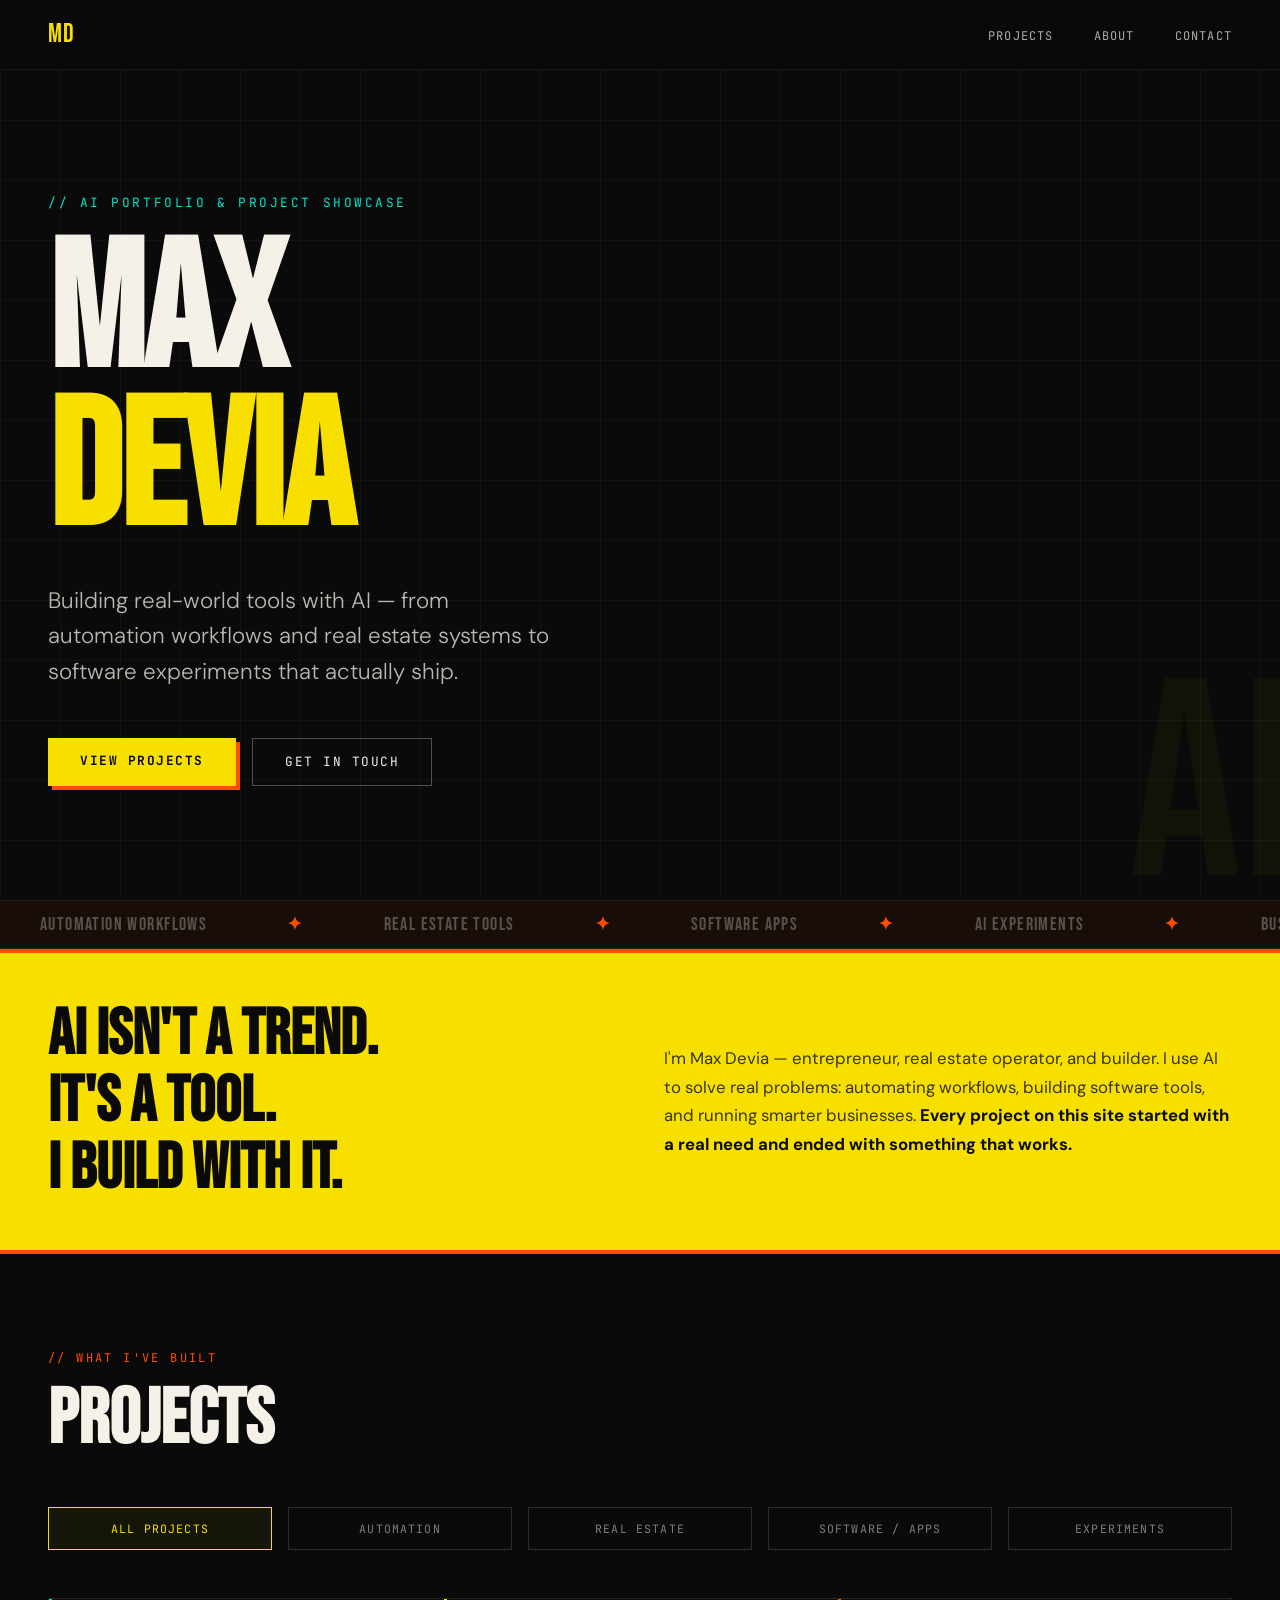
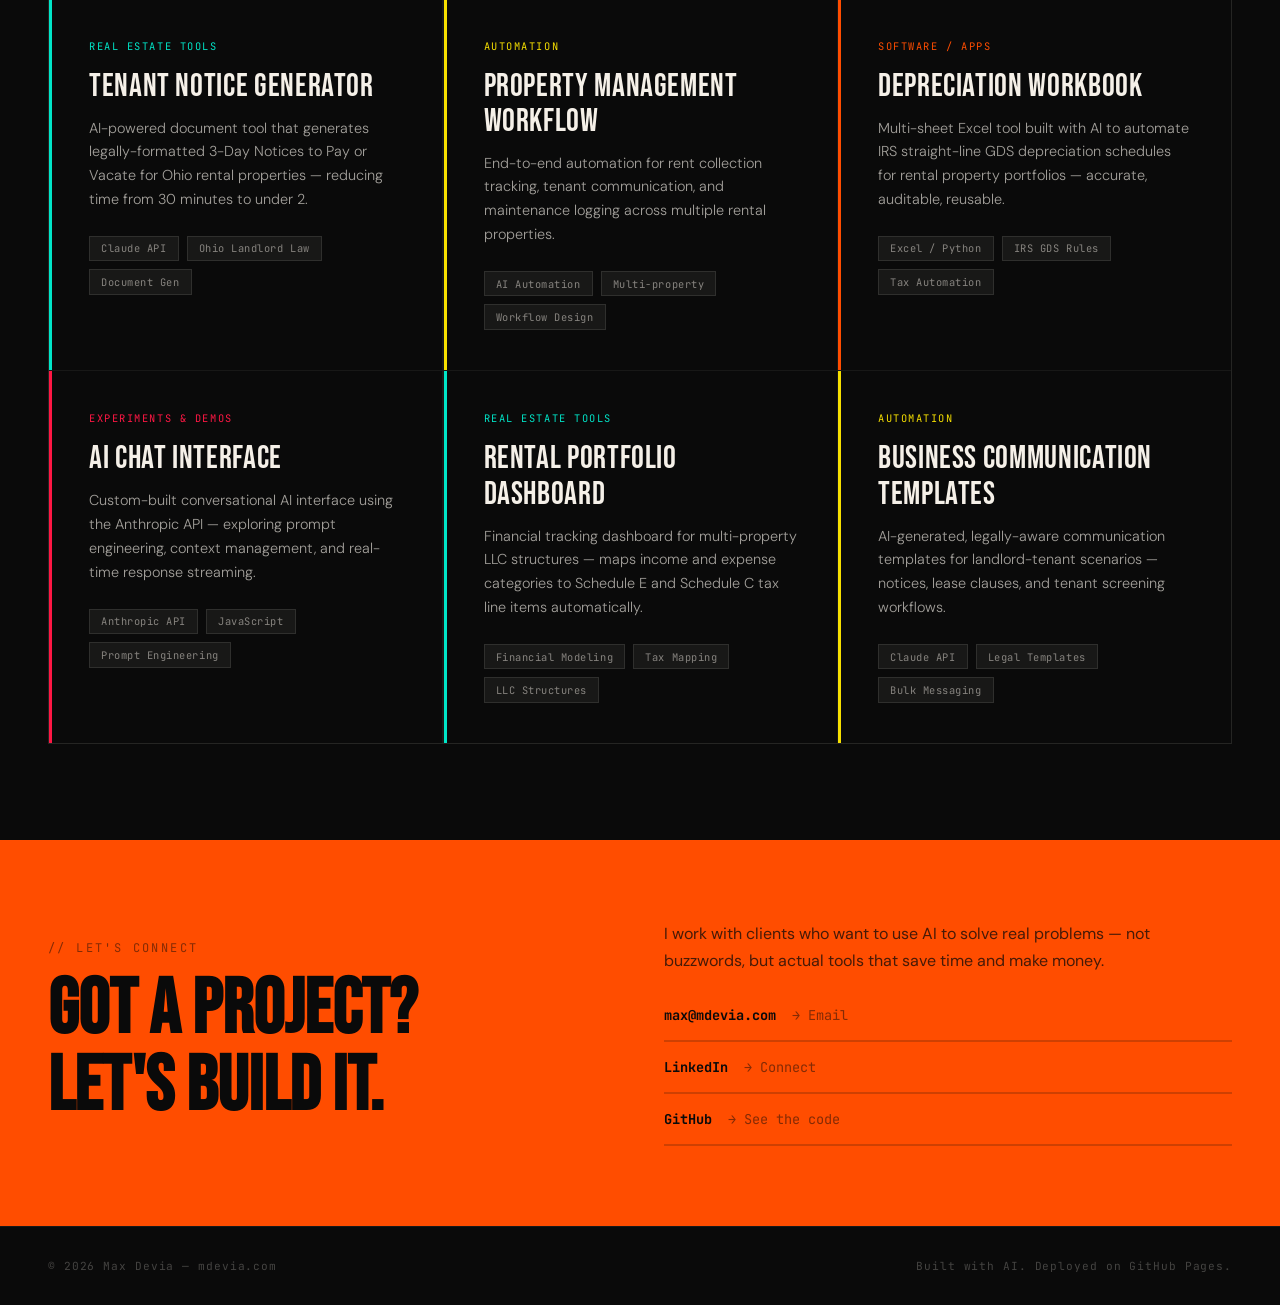
==== index.html @ 3cd2e9e3 "Add files via upload" ====
<!DOCTYPE html>
<html lang="en">
<head>
  <meta charset="UTF-8" />
  <meta name="viewport" content="width=device-width, initial-scale=1.0" />
  <title>Max Devia — AI Projects</title>
  <link rel="preconnect" href="https://fonts.googleapis.com">
  <link href="https://fonts.googleapis.com/css2?family=Bebas+Neue&family=DM+Sans:wght@300;400;500;700&family=JetBrains+Mono:wght@400;700&display=swap" rel="stylesheet">
  <style>
    :root {
      --black: #0a0a0a;
      --white: #f5f0e8;
      --yellow: #f7e000;
      --orange: #ff4d00;
      --teal: #00e5c8;
      --red: #ff1744;
      --grid: rgba(245,240,232,0.04);
    }

    *, *::before, *::after { box-sizing: border-box; margin: 0; padding: 0; }

    html { scroll-behavior: smooth; }

    body {
      background: var(--black);
      color: var(--white);
      font-family: 'DM Sans', sans-serif;
      overflow-x: hidden;
    }

    /* GRID OVERLAY */
    body::before {
      content: '';
      position: fixed;
      inset: 0;
      background-image:
        linear-gradient(var(--grid) 1px, transparent 1px),
        linear-gradient(90deg, var(--grid) 1px, transparent 1px);
      background-size: 60px 60px;
      pointer-events: none;
      z-index: 0;
    }

    /* ─── NAV ─── */
    nav {
      position: fixed;
      top: 0; left: 0; right: 0;
      z-index: 100;
      display: flex;
      justify-content: space-between;
      align-items: center;
      padding: 1.2rem 3rem;
      background: rgba(10,10,10,0.85);
      backdrop-filter: blur(12px);
      border-bottom: 1px solid rgba(245,240,232,0.08);
    }

    .nav-logo {
      font-family: 'Bebas Neue', sans-serif;
      font-size: 1.6rem;
      letter-spacing: 0.05em;
      color: var(--yellow);
    }

    .nav-links {
      display: flex;
      gap: 2.5rem;
      list-style: none;
    }

    .nav-links a {
      font-family: 'JetBrains Mono', monospace;
      font-size: 0.75rem;
      color: var(--white);
      text-decoration: none;
      letter-spacing: 0.1em;
      text-transform: uppercase;
      opacity: 0.7;
      transition: opacity 0.2s, color 0.2s;
    }

    .nav-links a:hover { opacity: 1; color: var(--yellow); }

    /* ─── HERO ─── */
    .hero {
      position: relative;
      min-height: 100vh;
      display: flex;
      flex-direction: column;
      justify-content: center;
      padding: 0 3rem;
      padding-top: 80px;
      overflow: hidden;
      z-index: 1;
    }

    .hero-eyebrow {
      font-family: 'JetBrains Mono', monospace;
      font-size: 0.8rem;
      letter-spacing: 0.2em;
      color: var(--teal);
      text-transform: uppercase;
      margin-bottom: 1.5rem;
      opacity: 0;
      animation: fadeUp 0.6s 0.2s forwards;
    }

    .hero-name {
      font-family: 'Bebas Neue', sans-serif;
      font-size: clamp(5rem, 14vw, 14rem);
      line-height: 0.88;
      letter-spacing: -0.01em;
      opacity: 0;
      animation: fadeUp 0.7s 0.35s forwards;
    }

    .hero-name span { color: var(--yellow); }

    .hero-subtitle {
      font-size: clamp(1rem, 2vw, 1.4rem);
      font-weight: 300;
      max-width: 520px;
      line-height: 1.6;
      margin-top: 2rem;
      opacity: 0;
      animation: fadeUp 0.7s 0.5s forwards;
      color: rgba(245,240,232,0.75);
    }

    .hero-cta {
      display: flex;
      gap: 1rem;
      margin-top: 3rem;
      opacity: 0;
      animation: fadeUp 0.7s 0.65s forwards;
    }

    .btn {
      font-family: 'JetBrains Mono', monospace;
      font-size: 0.8rem;
      letter-spacing: 0.12em;
      text-transform: uppercase;
      text-decoration: none;
      padding: 0.9rem 2rem;
      border: none;
      cursor: pointer;
      transition: transform 0.15s, box-shadow 0.15s;
    }

    .btn:hover { transform: translateY(-2px); }

    .btn-primary {
      background: var(--yellow);
      color: var(--black);
      font-weight: 700;
      box-shadow: 4px 4px 0 var(--orange);
    }

    .btn-primary:hover { box-shadow: 6px 6px 0 var(--orange); }

    .btn-outline {
      background: transparent;
      color: var(--white);
      border: 1px solid rgba(245,240,232,0.3);
    }

    .btn-outline:hover { border-color: var(--teal); color: var(--teal); }

    /* BIG BACKGROUND TEXT */
    .hero-bg-text {
      position: absolute;
      bottom: -2rem;
      right: -1rem;
      font-family: 'Bebas Neue', sans-serif;
      font-size: clamp(8rem, 22vw, 22rem);
      color: rgba(247,224,0,0.04);
      line-height: 1;
      pointer-events: none;
      user-select: none;
      white-space: nowrap;
    }

    /* ─── SECTION SHARED ─── */
    section {
      position: relative;
      z-index: 1;
      padding: 6rem 3rem;
    }

    .section-label {
      font-family: 'JetBrains Mono', monospace;
      font-size: 0.75rem;
      letter-spacing: 0.2em;
      text-transform: uppercase;
      color: var(--orange);
      margin-bottom: 1rem;
    }

    .section-title {
      font-family: 'Bebas Neue', sans-serif;
      font-size: clamp(3rem, 6vw, 5.5rem);
      line-height: 1;
      margin-bottom: 3rem;
    }

    /* ─── ABOUT STRIP ─── */
    .about-strip {
      background: var(--yellow);
      color: var(--black);
      padding: 3rem;
      display: grid;
      grid-template-columns: 1fr 1fr;
      gap: 3rem;
      align-items: center;
      border-top: 4px solid var(--orange);
      border-bottom: 4px solid var(--orange);
    }

    .about-strip h2 {
      font-family: 'Bebas Neue', sans-serif;
      font-size: clamp(2.5rem, 5vw, 4rem);
      line-height: 1.05;
      color: var(--black);
    }

    .about-strip p {
      font-size: 1.05rem;
      line-height: 1.7;
      font-weight: 400;
      color: rgba(10,10,10,0.8);
    }

    .about-strip strong { color: var(--black); }

    /* ─── PROJECTS GRID ─── */
    .projects-grid {
      display: grid;
      grid-template-columns: repeat(auto-fill, minmax(340px, 1fr));
      gap: 1.5px;
      background: rgba(245,240,232,0.06);
      border: 1.5px solid rgba(245,240,232,0.06);
    }

    .project-card {
      background: var(--black);
      padding: 2.5rem;
      position: relative;
      overflow: hidden;
      transition: background 0.25s;
      cursor: default;
    }

    .project-card::before {
      content: '';
      position: absolute;
      top: 0; left: 0;
      width: 3px;
      height: 100%;
      background: var(--card-accent, var(--yellow));
      transition: width 0.25s;
    }

    .project-card:hover { background: rgba(245,240,232,0.03); }
    .project-card:hover::before { width: 6px; }

    .project-tag {
      font-family: 'JetBrains Mono', monospace;
      font-size: 0.65rem;
      letter-spacing: 0.15em;
      text-transform: uppercase;
      color: var(--card-accent, var(--yellow));
      margin-bottom: 1rem;
    }

    .project-title {
      font-family: 'Bebas Neue', sans-serif;
      font-size: 2rem;
      letter-spacing: 0.02em;
      margin-bottom: 0.8rem;
      line-height: 1.1;
    }

    .project-desc {
      font-size: 0.9rem;
      line-height: 1.65;
      color: rgba(245,240,232,0.65);
      font-weight: 300;
    }

    .project-stack {
      display: flex;
      flex-wrap: wrap;
      gap: 0.5rem;
      margin-top: 1.5rem;
    }

    .stack-pill {
      font-family: 'JetBrains Mono', monospace;
      font-size: 0.65rem;
      padding: 0.3rem 0.7rem;
      background: rgba(245,240,232,0.06);
      border: 1px solid rgba(245,240,232,0.1);
      letter-spacing: 0.05em;
      color: rgba(245,240,232,0.5);
    }

    /* ─── CATEGORIES ─── */
    .categories {
      display: grid;
      grid-template-columns: repeat(auto-fill, minmax(200px, 1fr));
      gap: 1rem;
      margin-bottom: 3rem;
    }

    .cat-btn {
      font-family: 'JetBrains Mono', monospace;
      font-size: 0.72rem;
      letter-spacing: 0.1em;
      text-transform: uppercase;
      padding: 0.8rem 1.2rem;
      background: transparent;
      border: 1px solid rgba(245,240,232,0.15);
      color: rgba(245,240,232,0.5);
      cursor: pointer;
      transition: all 0.2s;
    }

    .cat-btn:hover, .cat-btn.active {
      border-color: var(--yellow);
      color: var(--yellow);
      background: rgba(247,224,0,0.05);
    }

    /* ─── CONTACT ─── */
    .contact-section {
      background: var(--orange);
      color: var(--black);
      padding: 5rem 3rem;
      display: grid;
      grid-template-columns: 1fr 1fr;
      gap: 3rem;
      align-items: center;
    }

    .contact-section h2 {
      font-family: 'Bebas Neue', sans-serif;
      font-size: clamp(3rem, 6vw, 5.5rem);
      line-height: 1;
      color: var(--black);
    }

    .contact-section p {
      font-size: 1rem;
      line-height: 1.7;
      color: rgba(10,10,10,0.75);
      margin-bottom: 2rem;
    }

    .contact-links {
      display: flex;
      flex-direction: column;
      gap: 1rem;
    }

    .contact-link {
      display: flex;
      align-items: center;
      gap: 1rem;
      font-family: 'JetBrains Mono', monospace;
      font-size: 0.85rem;
      color: var(--black);
      text-decoration: none;
      font-weight: 700;
      border-bottom: 2px solid rgba(10,10,10,0.2);
      padding-bottom: 1rem;
      transition: border-color 0.2s;
    }

    .contact-link:hover { border-color: var(--black); }

    .contact-link span { opacity: 0.5; font-weight: 400; }

    /* ─── FOOTER ─── */
    footer {
      padding: 2rem 3rem;
      display: flex;
      justify-content: space-between;
      align-items: center;
      border-top: 1px solid rgba(245,240,232,0.06);
      font-family: 'JetBrains Mono', monospace;
      font-size: 0.7rem;
      color: rgba(245,240,232,0.25);
      letter-spacing: 0.08em;
      z-index: 1;
      position: relative;
    }

    /* ─── TICKER ─── */
    .ticker-wrap {
      overflow: hidden;
      border-top: 1px solid rgba(245,240,232,0.08);
      border-bottom: 1px solid rgba(245,240,232,0.08);
      padding: 0.8rem 0;
      background: rgba(255,77,0,0.06);
      position: relative;
      z-index: 1;
    }

    .ticker {
      display: flex;
      white-space: nowrap;
      animation: ticker 22s linear infinite;
    }

    .ticker-item {
      font-family: 'Bebas Neue', sans-serif;
      font-size: 1.1rem;
      letter-spacing: 0.08em;
      color: rgba(245,240,232,0.3);
      padding: 0 2.5rem;
    }

    .ticker-item strong { color: var(--orange); }

    /* ─── ANIMATIONS ─── */
    @keyframes fadeUp {
      from { opacity: 0; transform: translateY(30px); }
      to   { opacity: 1; transform: translateY(0); }
    }

    @keyframes ticker {
      from { transform: translateX(0); }
      to   { transform: translateX(-50%); }
    }

    /* ─── RESPONSIVE ─── */
    @media (max-width: 768px) {
      nav { padding: 1rem 1.5rem; }
      .nav-links { display: none; }
      section { padding: 4rem 1.5rem; }
      .hero { padding: 0 1.5rem; padding-top: 70px; }
      .about-strip { grid-template-columns: 1fr; padding: 2rem 1.5rem; }
      .contact-section { grid-template-columns: 1fr; padding: 3rem 1.5rem; }
      footer { padding: 1.5rem; flex-direction: column; gap: 0.5rem; text-align: center; }
    }
  </style>
</head>
<body>

  <!-- NAV -->
  <nav>
    <div class="nav-logo">MD</div>
    <ul class="nav-links">
      <li><a href="#projects">Projects</a></li>
      <li><a href="#about">About</a></li>
      <li><a href="#contact">Contact</a></li>
    </ul>
  </nav>

  <!-- HERO -->
  <section class="hero">
    <div class="hero-eyebrow">// AI Portfolio &amp; Project Showcase</div>
    <h1 class="hero-name">MAX<br><span>DEVIA</span></h1>
    <p class="hero-subtitle">Building real-world tools with AI — from automation workflows and real estate systems to software experiments that actually ship.</p>
    <div class="hero-cta">
      <a href="#projects" class="btn btn-primary">View Projects</a>
      <a href="#contact" class="btn btn-outline">Get In Touch</a>
    </div>
    <div class="hero-bg-text">AI</div>
  </section>

  <!-- TICKER -->
  <div class="ticker-wrap">
    <div class="ticker">
      <span class="ticker-item">Automation Workflows</span>
      <span class="ticker-item"><strong>✦</strong></span>
      <span class="ticker-item">Real Estate Tools</span>
      <span class="ticker-item"><strong>✦</strong></span>
      <span class="ticker-item">Software Apps</span>
      <span class="ticker-item"><strong>✦</strong></span>
      <span class="ticker-item">AI Experiments</span>
      <span class="ticker-item"><strong>✦</strong></span>
      <span class="ticker-item">Business Demos</span>
      <span class="ticker-item"><strong>✦</strong></span>
      <!-- duplicate for seamless loop -->
      <span class="ticker-item">Automation Workflows</span>
      <span class="ticker-item"><strong>✦</strong></span>
      <span class="ticker-item">Real Estate Tools</span>
      <span class="ticker-item"><strong>✦</strong></span>
      <span class="ticker-item">Software Apps</span>
      <span class="ticker-item"><strong>✦</strong></span>
      <span class="ticker-item">AI Experiments</span>
      <span class="ticker-item"><strong>✦</strong></span>
      <span class="ticker-item">Business Demos</span>
      <span class="ticker-item"><strong>✦</strong></span>
    </div>
  </div>

  <!-- ABOUT -->
  <div class="about-strip" id="about">
    <h2>AI isn't a trend.<br>It's a tool.<br>I build with it.</h2>
    <p>I'm Max Devia — entrepreneur, real estate operator, and builder. I use AI to solve real problems: automating workflows, building software tools, and running smarter businesses. <strong>Every project on this site started with a real need and ended with something that works.</strong></p>
  </div>

  <!-- PROJECTS -->
  <section id="projects">
    <div class="section-label">// What I've Built</div>
    <h2 class="section-title">Projects</h2>

    <div class="categories">
      <button class="cat-btn active" onclick="filterProjects('all', this)">All Projects</button>
      <button class="cat-btn" onclick="filterProjects('automation', this)">Automation</button>
      <button class="cat-btn" onclick="filterProjects('real-estate', this)">Real Estate</button>
      <button class="cat-btn" onclick="filterProjects('software', this)">Software / Apps</button>
      <button class="cat-btn" onclick="filterProjects('experiment', this)">Experiments</button>
    </div>

    <div class="projects-grid" id="projects-grid">

      <div class="project-card" data-cat="real-estate" style="--card-accent: #00e5c8">
        <div class="project-tag">Real Estate Tools</div>
        <div class="project-title">Tenant Notice Generator</div>
        <p class="project-desc">AI-powered document tool that generates legally-formatted 3-Day Notices to Pay or Vacate for Ohio rental properties — reducing time from 30 minutes to under 2.</p>
        <div class="project-stack">
          <span class="stack-pill">Claude API</span>
          <span class="stack-pill">Ohio Landlord Law</span>
          <span class="stack-pill">Document Gen</span>
        </div>
      </div>

      <div class="project-card" data-cat="automation" style="--card-accent: #f7e000">
        <div class="project-tag">Automation</div>
        <div class="project-title">Property Management Workflow</div>
        <p class="project-desc">End-to-end automation for rent collection tracking, tenant communication, and maintenance logging across multiple rental properties.</p>
        <div class="project-stack">
          <span class="stack-pill">AI Automation</span>
          <span class="stack-pill">Multi-property</span>
          <span class="stack-pill">Workflow Design</span>
        </div>
      </div>

      <div class="project-card" data-cat="software" style="--card-accent: #ff4d00">
        <div class="project-tag">Software / Apps</div>
        <div class="project-title">Depreciation Workbook</div>
        <p class="project-desc">Multi-sheet Excel tool built with AI to automate IRS straight-line GDS depreciation schedules for rental property portfolios — accurate, auditable, reusable.</p>
        <div class="project-stack">
          <span class="stack-pill">Excel / Python</span>
          <span class="stack-pill">IRS GDS Rules</span>
          <span class="stack-pill">Tax Automation</span>
        </div>
      </div>

      <div class="project-card" data-cat="experiment" style="--card-accent: #ff1744">
        <div class="project-tag">Experiments &amp; Demos</div>
        <div class="project-title">AI Chat Interface</div>
        <p class="project-desc">Custom-built conversational AI interface using the Anthropic API — exploring prompt engineering, context management, and real-time response streaming.</p>
        <div class="project-stack">
          <span class="stack-pill">Anthropic API</span>
          <span class="stack-pill">JavaScript</span>
          <span class="stack-pill">Prompt Engineering</span>
        </div>
      </div>

      <div class="project-card" data-cat="real-estate" style="--card-accent: #00e5c8">
        <div class="project-tag">Real Estate Tools</div>
        <div class="project-title">Rental Portfolio Dashboard</div>
        <p class="project-desc">Financial tracking dashboard for multi-property LLC structures — maps income and expense categories to Schedule E and Schedule C tax line items automatically.</p>
        <div class="project-stack">
          <span class="stack-pill">Financial Modeling</span>
          <span class="stack-pill">Tax Mapping</span>
          <span class="stack-pill">LLC Structures</span>
        </div>
      </div>

      <div class="project-card" data-cat="automation" style="--card-accent: #f7e000">
        <div class="project-tag">Automation</div>
        <div class="project-title">Business Communication Templates</div>
        <p class="project-desc">AI-generated, legally-aware communication templates for landlord-tenant scenarios — notices, lease clauses, and tenant screening workflows.</p>
        <div class="project-stack">
          <span class="stack-pill">Claude API</span>
          <span class="stack-pill">Legal Templates</span>
          <span class="stack-pill">Bulk Messaging</span>
        </div>
      </div>

    </div>
  </section>

  <!-- CONTACT -->
  <div class="contact-section" id="contact">
    <div>
      <div class="section-label" style="color: rgba(10,10,10,0.5)">//  Let's Connect</div>
      <h2>Got a project?<br>Let's build it.</h2>
    </div>
    <div>
      <p>I work with clients who want to use AI to solve real problems — not buzzwords, but actual tools that save time and make money.</p>
      <div class="contact-links">
        <a href="mailto:max@mdevia.com" class="contact-link">
          max@mdevia.com <span>→ Email</span>
        </a>
        <a href="https://linkedin.com/in/maxdevia" target="_blank" class="contact-link">
          LinkedIn <span>→ Connect</span>
        </a>
        <a href="https://github.com/maxdevia" target="_blank" class="contact-link">
          GitHub <span>→ See the code</span>
        </a>
      </div>
    </div>
  </div>

  <!-- FOOTER -->
  <footer>
    <span>© 2026 Max Devia — mdevia.com</span>
    <span>Built with AI. Deployed on GitHub Pages.</span>
  </footer>

  <script>
    function filterProjects(cat, btn) {
      document.querySelectorAll('.cat-btn').forEach(b => b.classList.remove('active'));
      btn.classList.add('active');
      document.querySelectorAll('.project-card').forEach(card => {
        if (cat === 'all' || card.dataset.cat === cat) {
          card.style.display = 'block';
        } else {
          card.style.display = 'none';
        }
      });
    }

    // Scroll-triggered fade-in for project cards
    const observer = new IntersectionObserver((entries) => {
      entries.forEach((entry, i) => {
        if (entry.isIntersecting) {
          setTimeout(() => {
            entry.target.style.opacity = '1';
            entry.target.style.transform = 'translateY(0)';
          }, i * 80);
          observer.unobserve(entry.target);
        }
      });
    }, { threshold: 0.1 });

    document.querySelectorAll('.project-card').forEach(card => {
      card.style.opacity = '0';
      card.style.transform = 'translateY(20px)';
      card.style.transition = 'opacity 0.5s ease, transform 0.5s ease, background 0.25s';
      observer.observe(card);
    });
  </script>

</body>
</html>
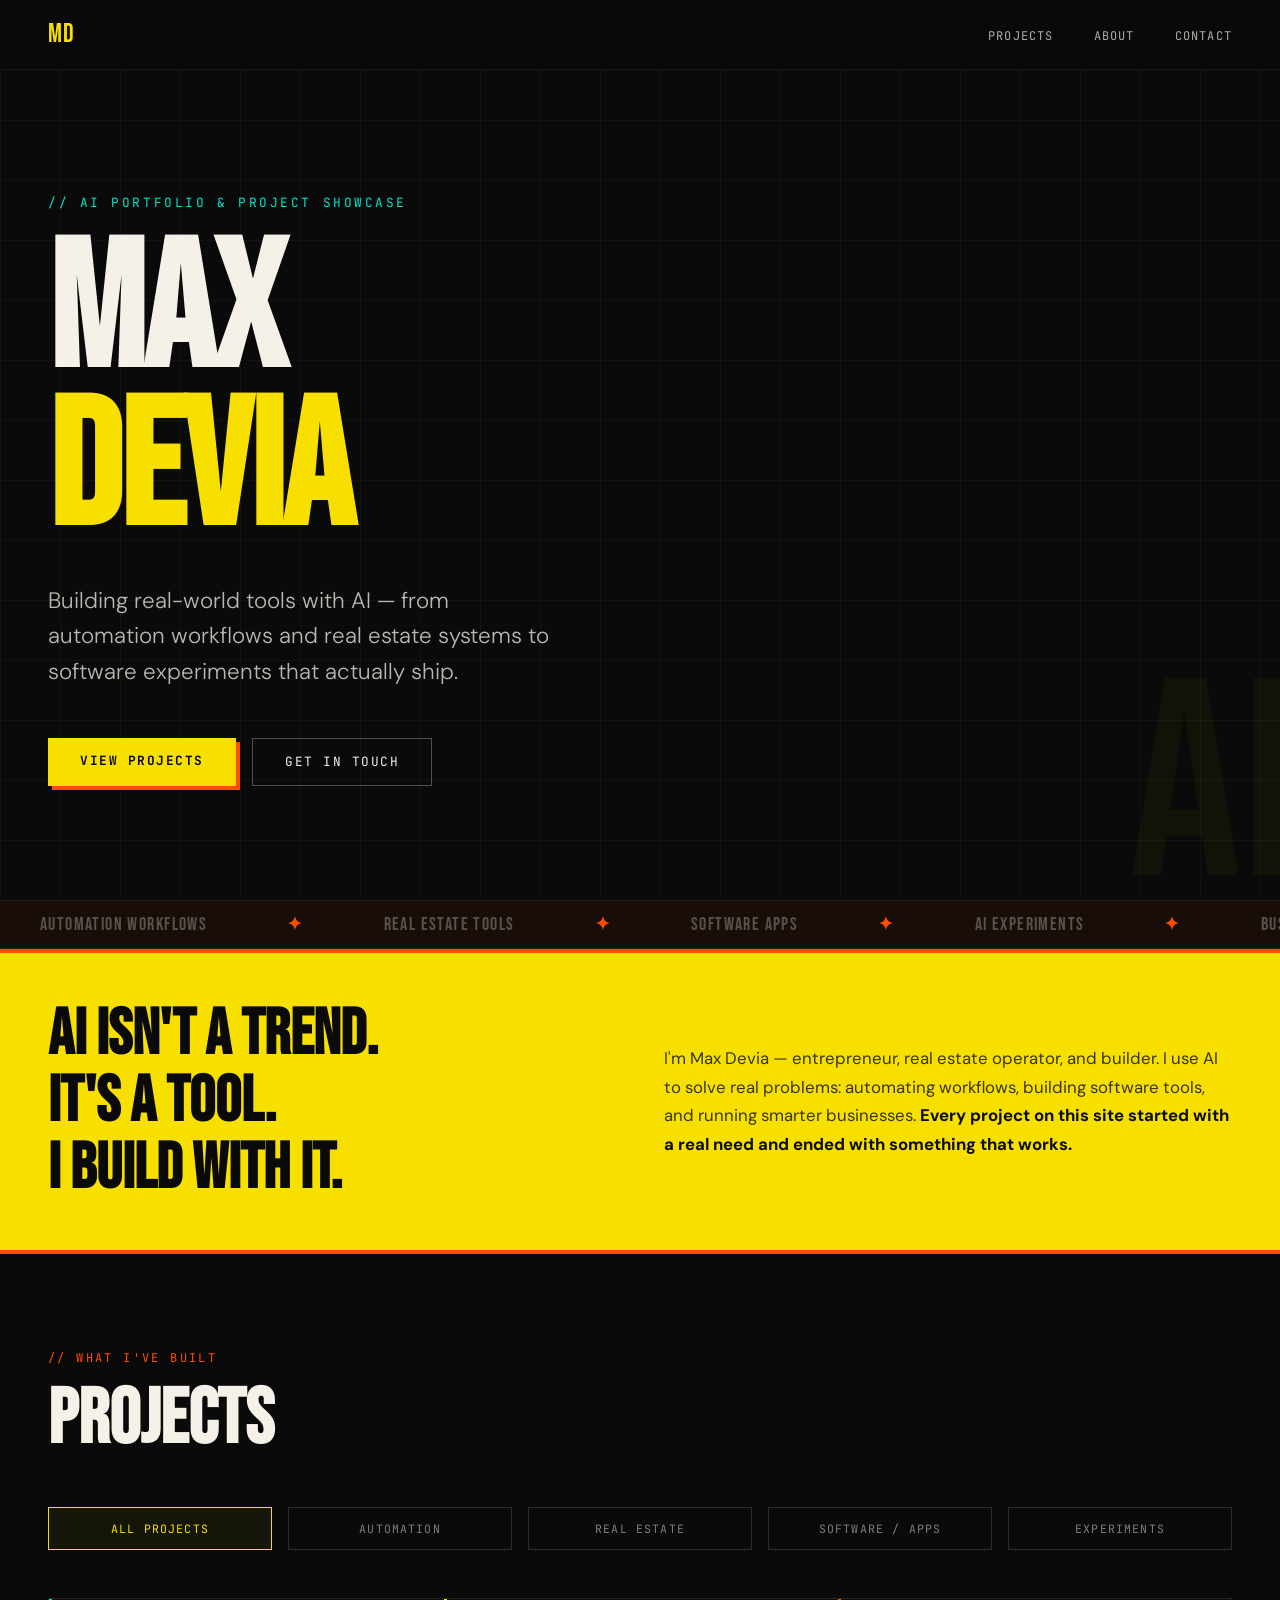
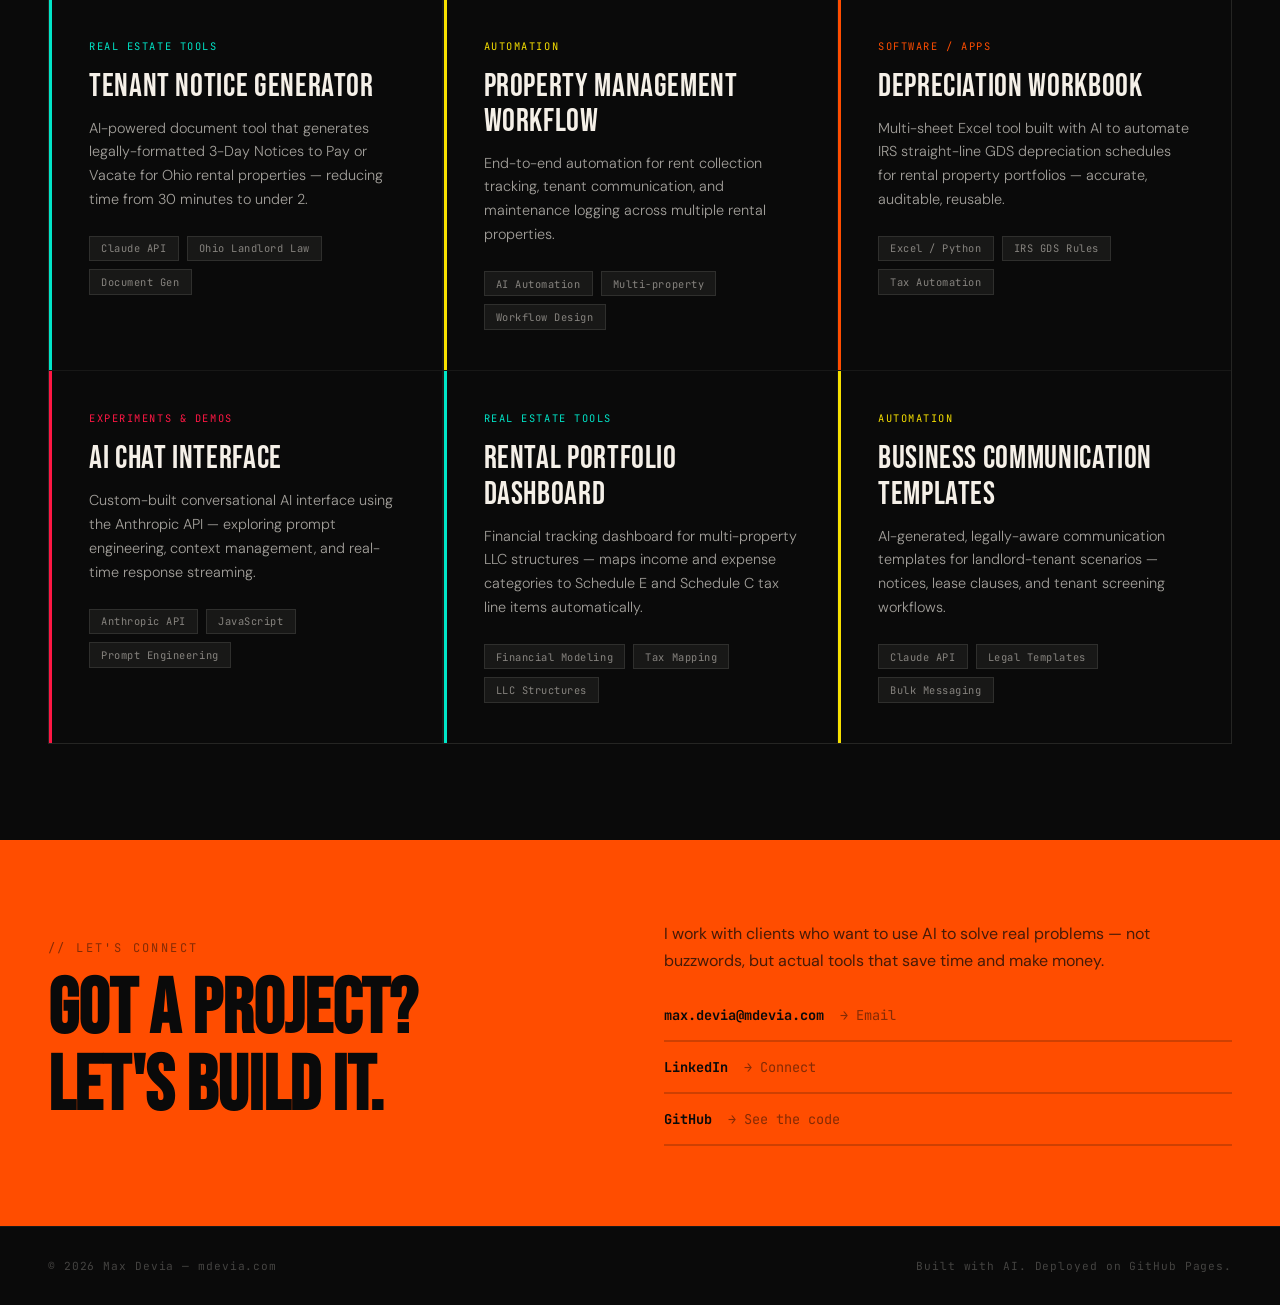
==== commit c545aede: "Add files via upload" ====
--- a/index.html
+++ b/index.html
@@ -595,8 +595,8 @@
     <div>
       <p>I work with clients who want to use AI to solve real problems — not buzzwords, but actual tools that save time and make money.</p>
       <div class="contact-links">
-        <a href="mailto:max@mdevia.com" class="contact-link">
-          max@mdevia.com <span>→ Email</span>
+        <a href="mailto:max.devia@mdevia.com" class="contact-link">
+          max.devia@mdevia.com <span>→ Email</span>
         </a>
         <a href="https://linkedin.com/in/maxdevia" target="_blank" class="contact-link">
           LinkedIn <span>→ Connect</span>
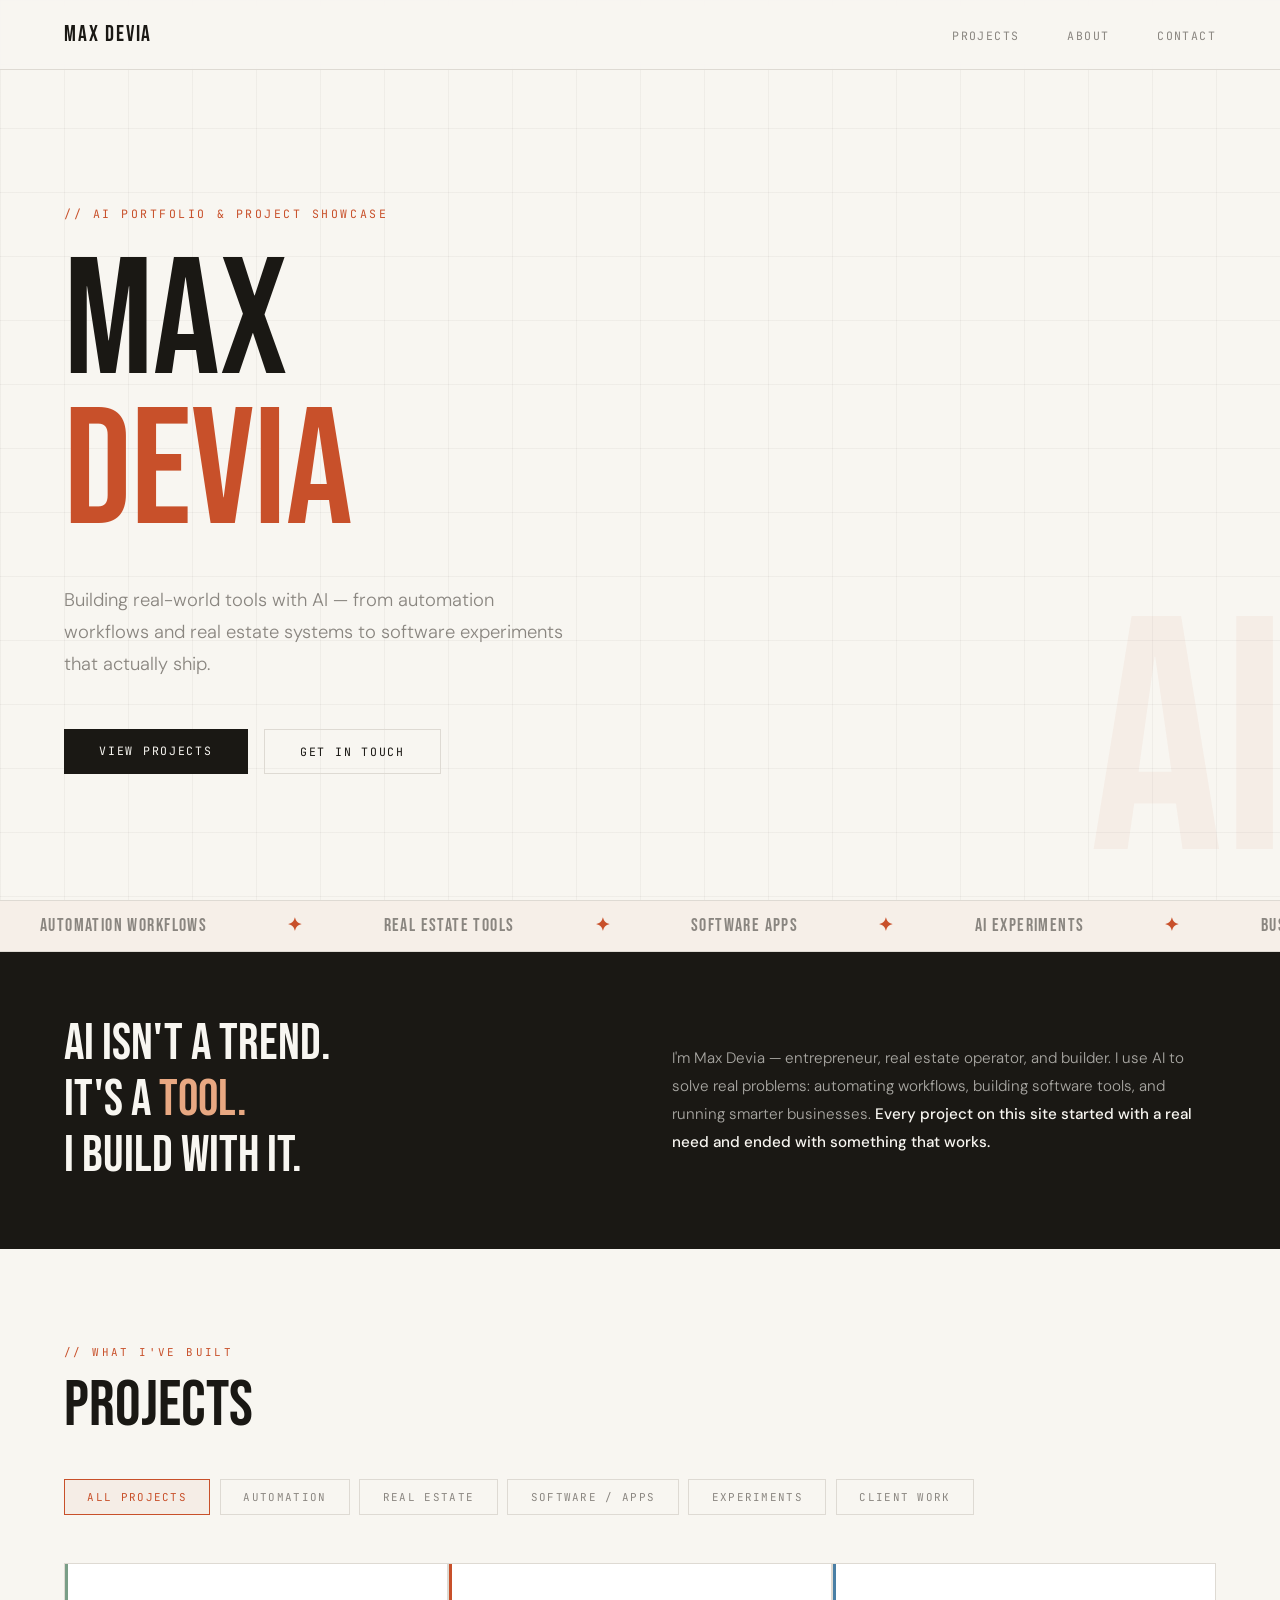
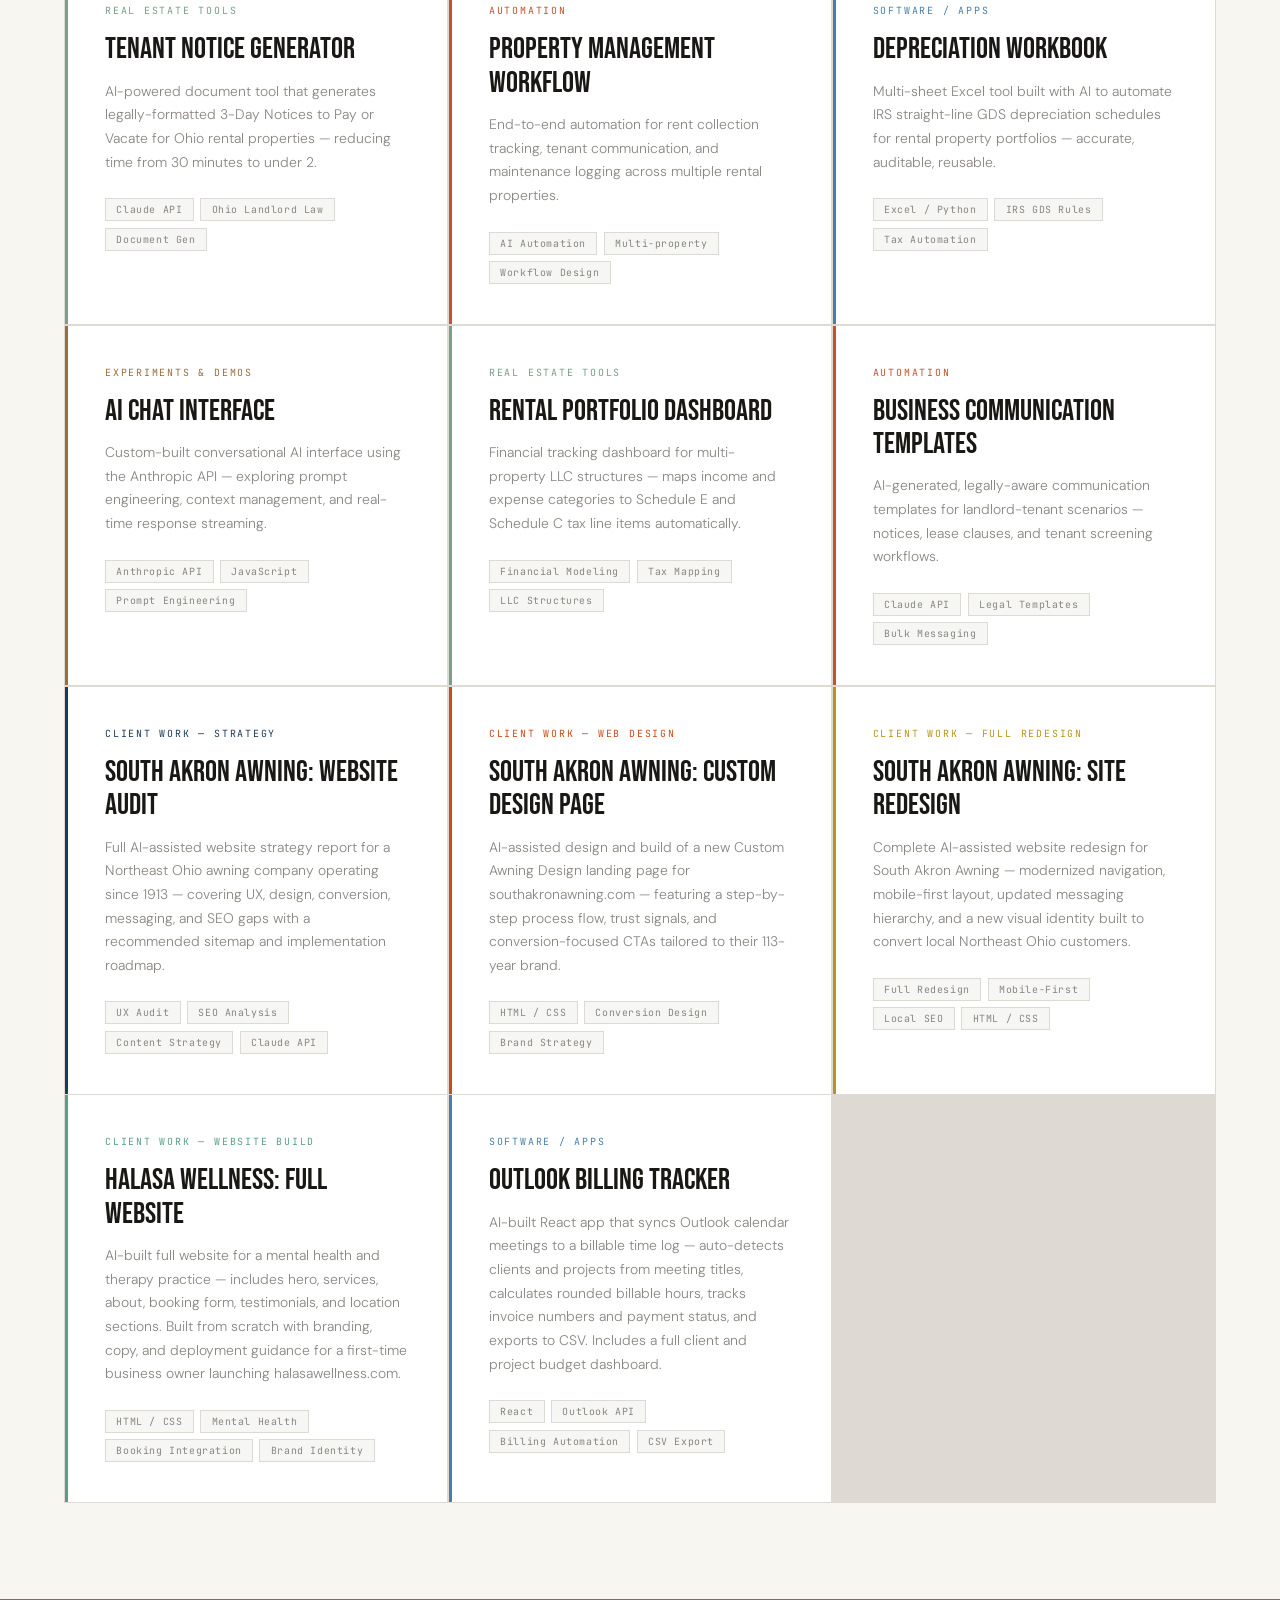
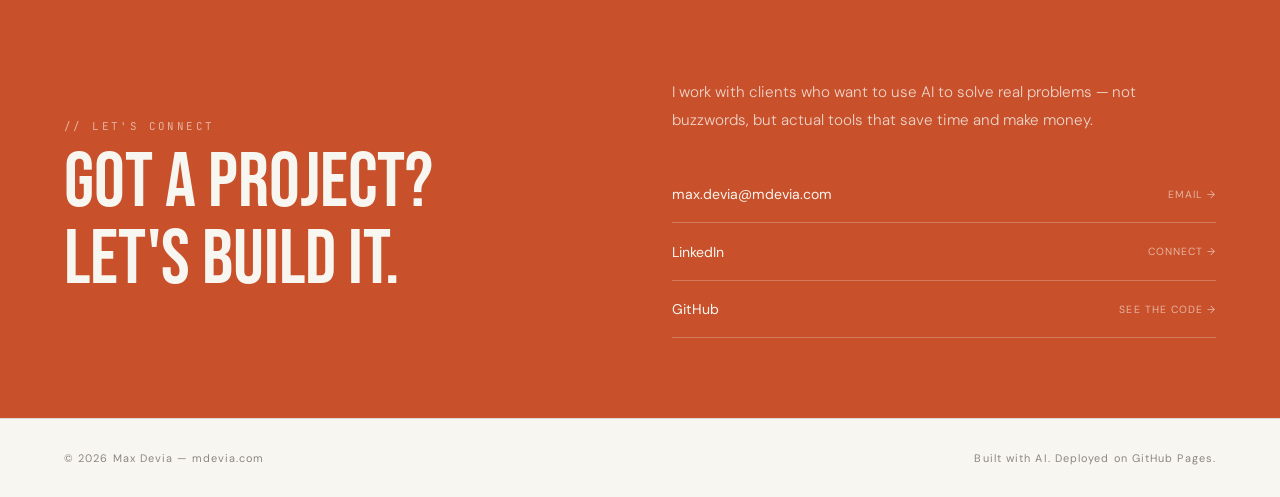
==== commit 6190f719: "index.html" ====
--- a/index.html
+++ b/index.html
@@ -8,438 +8,112 @@
   <link href="https://fonts.googleapis.com/css2?family=Bebas+Neue&family=DM+Sans:wght@300;400;500;700&family=JetBrains+Mono:wght@400;700&display=swap" rel="stylesheet">
   <style>
     :root {
-      --black: #0a0a0a;
-      --white: #f5f0e8;
-      --yellow: #f7e000;
-      --orange: #ff4d00;
-      --teal: #00e5c8;
-      --red: #ff1744;
-      --grid: rgba(245,240,232,0.04);
-    }
-
+      --bg: #f8f6f1;
+      --ink: #1a1814;
+      --muted: #8a8680;
+      --accent: #c8502a;
+      --accent-light: #e8a882;
+      --border: #dedad3;
+      --card-bg: #ffffff;
+      --grid: rgba(26,24,20,0.04);
+    }
     *, *::before, *::after { box-sizing: border-box; margin: 0; padding: 0; }
-
     html { scroll-behavior: smooth; }
-
-    body {
-      background: var(--black);
-      color: var(--white);
-      font-family: 'DM Sans', sans-serif;
-      overflow-x: hidden;
-    }
-
-    /* GRID OVERLAY */
+    body { background: var(--bg); color: var(--ink); font-family: 'DM Sans', sans-serif; overflow-x: hidden; }
+
     body::before {
       content: '';
-      position: fixed;
-      inset: 0;
-      background-image:
-        linear-gradient(var(--grid) 1px, transparent 1px),
-        linear-gradient(90deg, var(--grid) 1px, transparent 1px);
-      background-size: 60px 60px;
-      pointer-events: none;
-      z-index: 0;
-    }
-
-    /* ─── NAV ─── */
+      position: fixed; inset: 0;
+      background-image: linear-gradient(var(--grid) 1px, transparent 1px), linear-gradient(90deg, var(--grid) 1px, transparent 1px);
+      background-size: 64px 64px;
+      pointer-events: none; z-index: 0;
+    }
+
     nav {
-      position: fixed;
-      top: 0; left: 0; right: 0;
-      z-index: 100;
-      display: flex;
-      justify-content: space-between;
-      align-items: center;
-      padding: 1.2rem 3rem;
-      background: rgba(10,10,10,0.85);
-      backdrop-filter: blur(12px);
-      border-bottom: 1px solid rgba(245,240,232,0.08);
-    }
-
-    .nav-logo {
-      font-family: 'Bebas Neue', sans-serif;
-      font-size: 1.6rem;
-      letter-spacing: 0.05em;
-      color: var(--yellow);
-    }
-
-    .nav-links {
-      display: flex;
-      gap: 2.5rem;
-      list-style: none;
-    }
-
-    .nav-links a {
-      font-family: 'JetBrains Mono', monospace;
-      font-size: 0.75rem;
-      color: var(--white);
-      text-decoration: none;
-      letter-spacing: 0.1em;
-      text-transform: uppercase;
-      opacity: 0.7;
-      transition: opacity 0.2s, color 0.2s;
-    }
-
-    .nav-links a:hover { opacity: 1; color: var(--yellow); }
-
-    /* ─── HERO ─── */
+      position: fixed; top: 0; left: 0; right: 0; z-index: 100;
+      display: flex; justify-content: space-between; align-items: center;
+      padding: 1.3rem 4rem;
+      background: rgba(248,246,241,0.92); backdrop-filter: blur(10px);
+      border-bottom: 1px solid var(--border);
+    }
+    .nav-logo { font-family: 'Bebas Neue', sans-serif; font-size: 1.4rem; letter-spacing: 0.08em; }
+    .nav-links { display: flex; gap: 3rem; list-style: none; }
+    .nav-links a { font-family: 'JetBrains Mono', monospace; font-size: 0.72rem; color: var(--muted); text-decoration: none; letter-spacing: 0.12em; text-transform: uppercase; transition: color 0.2s; }
+    .nav-links a:hover { color: var(--accent); }
+
     .hero {
-      position: relative;
-      min-height: 100vh;
-      display: flex;
-      flex-direction: column;
-      justify-content: center;
-      padding: 0 3rem;
-      padding-top: 80px;
-      overflow: hidden;
-      z-index: 1;
-    }
-
-    .hero-eyebrow {
-      font-family: 'JetBrains Mono', monospace;
-      font-size: 0.8rem;
-      letter-spacing: 0.2em;
-      color: var(--teal);
-      text-transform: uppercase;
-      margin-bottom: 1.5rem;
-      opacity: 0;
-      animation: fadeUp 0.6s 0.2s forwards;
-    }
-
-    .hero-name {
-      font-family: 'Bebas Neue', sans-serif;
-      font-size: clamp(5rem, 14vw, 14rem);
-      line-height: 0.88;
-      letter-spacing: -0.01em;
-      opacity: 0;
-      animation: fadeUp 0.7s 0.35s forwards;
-    }
-
-    .hero-name span { color: var(--yellow); }
-
-    .hero-subtitle {
-      font-size: clamp(1rem, 2vw, 1.4rem);
-      font-weight: 300;
-      max-width: 520px;
-      line-height: 1.6;
-      margin-top: 2rem;
-      opacity: 0;
-      animation: fadeUp 0.7s 0.5s forwards;
-      color: rgba(245,240,232,0.75);
-    }
-
-    .hero-cta {
-      display: flex;
-      gap: 1rem;
-      margin-top: 3rem;
-      opacity: 0;
-      animation: fadeUp 0.7s 0.65s forwards;
-    }
-
-    .btn {
-      font-family: 'JetBrains Mono', monospace;
-      font-size: 0.8rem;
-      letter-spacing: 0.12em;
-      text-transform: uppercase;
-      text-decoration: none;
-      padding: 0.9rem 2rem;
-      border: none;
-      cursor: pointer;
-      transition: transform 0.15s, box-shadow 0.15s;
-    }
-
-    .btn:hover { transform: translateY(-2px); }
-
-    .btn-primary {
-      background: var(--yellow);
-      color: var(--black);
-      font-weight: 700;
-      box-shadow: 4px 4px 0 var(--orange);
-    }
-
-    .btn-primary:hover { box-shadow: 6px 6px 0 var(--orange); }
-
-    .btn-outline {
-      background: transparent;
-      color: var(--white);
-      border: 1px solid rgba(245,240,232,0.3);
-    }
-
-    .btn-outline:hover { border-color: var(--teal); color: var(--teal); }
-
-    /* BIG BACKGROUND TEXT */
+      position: relative; min-height: 100vh;
+      display: flex; flex-direction: column; justify-content: center;
+      padding: 0 4rem; padding-top: 80px; overflow: hidden; z-index: 1;
+    }
+    .hero-eyebrow { font-family: 'JetBrains Mono', monospace; font-size: 0.72rem; letter-spacing: 0.22em; text-transform: uppercase; color: var(--accent); margin-bottom: 1.8rem; opacity: 0; animation: fadeUp 0.7s 0.2s forwards; }
+    .hero-name { font-family: 'Bebas Neue', sans-serif; font-size: clamp(5rem, 13vw, 12rem); font-weight: 400; line-height: 0.9; opacity: 0; animation: fadeUp 0.7s 0.35s forwards; }
+    .hero-name em { font-style: normal; color: var(--accent); }
+    .hero-subtitle { font-size: clamp(0.95rem, 1.5vw, 1.15rem); font-weight: 300; line-height: 1.75; max-width: 500px; color: var(--muted); margin-top: 2.2rem; opacity: 0; animation: fadeUp 0.7s 0.5s forwards; }
+    .hero-cta { display: flex; gap: 1rem; margin-top: 3rem; opacity: 0; animation: fadeUp 0.7s 0.65s forwards; }
+
+    .btn { font-family: 'JetBrains Mono', monospace; font-size: 0.72rem; letter-spacing: 0.15em; text-transform: uppercase; text-decoration: none; padding: 0.9rem 2.2rem; cursor: pointer; border: none; transition: all 0.2s; display: inline-block; }
+    .btn-primary { background: var(--ink); color: var(--bg); }
+    .btn-primary:hover { background: var(--accent); }
+    .btn-outline { background: transparent; color: var(--ink); border: 1px solid var(--border); }
+    .btn-outline:hover { border-color: var(--accent); color: var(--accent); }
+
     .hero-bg-text {
-      position: absolute;
-      bottom: -2rem;
-      right: -1rem;
-      font-family: 'Bebas Neue', sans-serif;
-      font-size: clamp(8rem, 22vw, 22rem);
-      color: rgba(247,224,0,0.04);
-      line-height: 1;
-      pointer-events: none;
-      user-select: none;
-      white-space: nowrap;
-    }
-
-    /* ─── SECTION SHARED ─── */
-    section {
-      position: relative;
-      z-index: 1;
-      padding: 6rem 3rem;
-    }
-
-    .section-label {
-      font-family: 'JetBrains Mono', monospace;
-      font-size: 0.75rem;
-      letter-spacing: 0.2em;
-      text-transform: uppercase;
-      color: var(--orange);
-      margin-bottom: 1rem;
-    }
-
-    .section-title {
-      font-family: 'Bebas Neue', sans-serif;
-      font-size: clamp(3rem, 6vw, 5.5rem);
-      line-height: 1;
-      margin-bottom: 3rem;
-    }
-
-    /* ─── ABOUT STRIP ─── */
-    .about-strip {
-      background: var(--yellow);
-      color: var(--black);
-      padding: 3rem;
-      display: grid;
-      grid-template-columns: 1fr 1fr;
-      gap: 3rem;
-      align-items: center;
-      border-top: 4px solid var(--orange);
-      border-bottom: 4px solid var(--orange);
-    }
-
-    .about-strip h2 {
-      font-family: 'Bebas Neue', sans-serif;
-      font-size: clamp(2.5rem, 5vw, 4rem);
-      line-height: 1.05;
-      color: var(--black);
-    }
-
-    .about-strip p {
-      font-size: 1.05rem;
-      line-height: 1.7;
-      font-weight: 400;
-      color: rgba(10,10,10,0.8);
-    }
-
-    .about-strip strong { color: var(--black); }
-
-    /* ─── PROJECTS GRID ─── */
-    .projects-grid {
-      display: grid;
-      grid-template-columns: repeat(auto-fill, minmax(340px, 1fr));
-      gap: 1.5px;
-      background: rgba(245,240,232,0.06);
-      border: 1.5px solid rgba(245,240,232,0.06);
-    }
-
-    .project-card {
-      background: var(--black);
-      padding: 2.5rem;
-      position: relative;
-      overflow: hidden;
-      transition: background 0.25s;
-      cursor: default;
-    }
-
-    .project-card::before {
-      content: '';
-      position: absolute;
-      top: 0; left: 0;
-      width: 3px;
-      height: 100%;
-      background: var(--card-accent, var(--yellow));
-      transition: width 0.25s;
-    }
-
-    .project-card:hover { background: rgba(245,240,232,0.03); }
-    .project-card:hover::before { width: 6px; }
-
-    .project-tag {
-      font-family: 'JetBrains Mono', monospace;
-      font-size: 0.65rem;
-      letter-spacing: 0.15em;
-      text-transform: uppercase;
-      color: var(--card-accent, var(--yellow));
-      margin-bottom: 1rem;
-    }
-
-    .project-title {
-      font-family: 'Bebas Neue', sans-serif;
-      font-size: 2rem;
-      letter-spacing: 0.02em;
-      margin-bottom: 0.8rem;
-      line-height: 1.1;
-    }
-
-    .project-desc {
-      font-size: 0.9rem;
-      line-height: 1.65;
-      color: rgba(245,240,232,0.65);
-      font-weight: 300;
-    }
-
-    .project-stack {
-      display: flex;
-      flex-wrap: wrap;
-      gap: 0.5rem;
-      margin-top: 1.5rem;
-    }
-
-    .stack-pill {
-      font-family: 'JetBrains Mono', monospace;
-      font-size: 0.65rem;
-      padding: 0.3rem 0.7rem;
-      background: rgba(245,240,232,0.06);
-      border: 1px solid rgba(245,240,232,0.1);
-      letter-spacing: 0.05em;
-      color: rgba(245,240,232,0.5);
-    }
-
-    /* ─── CATEGORIES ─── */
-    .categories {
-      display: grid;
-      grid-template-columns: repeat(auto-fill, minmax(200px, 1fr));
-      gap: 1rem;
-      margin-bottom: 3rem;
-    }
-
-    .cat-btn {
-      font-family: 'JetBrains Mono', monospace;
-      font-size: 0.72rem;
-      letter-spacing: 0.1em;
-      text-transform: uppercase;
-      padding: 0.8rem 1.2rem;
-      background: transparent;
-      border: 1px solid rgba(245,240,232,0.15);
-      color: rgba(245,240,232,0.5);
-      cursor: pointer;
-      transition: all 0.2s;
-    }
-
-    .cat-btn:hover, .cat-btn.active {
-      border-color: var(--yellow);
-      color: var(--yellow);
-      background: rgba(247,224,0,0.05);
-    }
-
-    /* ─── CONTACT ─── */
-    .contact-section {
-      background: var(--orange);
-      color: var(--black);
-      padding: 5rem 3rem;
-      display: grid;
-      grid-template-columns: 1fr 1fr;
-      gap: 3rem;
-      align-items: center;
-    }
-
-    .contact-section h2 {
-      font-family: 'Bebas Neue', sans-serif;
-      font-size: clamp(3rem, 6vw, 5.5rem);
-      line-height: 1;
-      color: var(--black);
-    }
-
-    .contact-section p {
-      font-size: 1rem;
-      line-height: 1.7;
-      color: rgba(10,10,10,0.75);
-      margin-bottom: 2rem;
-    }
-
-    .contact-links {
-      display: flex;
-      flex-direction: column;
-      gap: 1rem;
-    }
-
-    .contact-link {
-      display: flex;
-      align-items: center;
-      gap: 1rem;
-      font-family: 'JetBrains Mono', monospace;
-      font-size: 0.85rem;
-      color: var(--black);
-      text-decoration: none;
-      font-weight: 700;
-      border-bottom: 2px solid rgba(10,10,10,0.2);
-      padding-bottom: 1rem;
-      transition: border-color 0.2s;
-    }
-
-    .contact-link:hover { border-color: var(--black); }
-
-    .contact-link span { opacity: 0.5; font-weight: 400; }
-
-    /* ─── FOOTER ─── */
-    footer {
-      padding: 2rem 3rem;
-      display: flex;
-      justify-content: space-between;
-      align-items: center;
-      border-top: 1px solid rgba(245,240,232,0.06);
-      font-family: 'JetBrains Mono', monospace;
-      font-size: 0.7rem;
-      color: rgba(245,240,232,0.25);
-      letter-spacing: 0.08em;
-      z-index: 1;
-      position: relative;
-    }
-
-    /* ─── TICKER ─── */
-    .ticker-wrap {
-      overflow: hidden;
-      border-top: 1px solid rgba(245,240,232,0.08);
-      border-bottom: 1px solid rgba(245,240,232,0.08);
-      padding: 0.8rem 0;
-      background: rgba(255,77,0,0.06);
-      position: relative;
-      z-index: 1;
-    }
-
-    .ticker {
-      display: flex;
-      white-space: nowrap;
-      animation: ticker 22s linear infinite;
-    }
-
-    .ticker-item {
-      font-family: 'Bebas Neue', sans-serif;
-      font-size: 1.1rem;
-      letter-spacing: 0.08em;
-      color: rgba(245,240,232,0.3);
-      padding: 0 2.5rem;
-    }
-
-    .ticker-item strong { color: var(--orange); }
-
-    /* ─── ANIMATIONS ─── */
-    @keyframes fadeUp {
-      from { opacity: 0; transform: translateY(30px); }
-      to   { opacity: 1; transform: translateY(0); }
-    }
-
-    @keyframes ticker {
-      from { transform: translateX(0); }
-      to   { transform: translateX(-50%); }
-    }
-
-    /* ─── RESPONSIVE ─── */
+      position: absolute; bottom: -1rem; right: -0.02em;
+      font-family: 'Bebas Neue', sans-serif; font-size: clamp(10rem, 26vw, 24rem);
+      font-weight: 400; color: rgba(200,80,42,0.05);
+      line-height: 1; pointer-events: none; user-select: none; white-space: nowrap;
+    }
+
+    .ticker-wrap { overflow: hidden; border-top: 1px solid var(--border); border-bottom: 1px solid var(--border); padding: 0.9rem 0; background: rgba(200,80,42,0.04); position: relative; z-index: 1; }
+    .ticker { display: flex; white-space: nowrap; animation: ticker 24s linear infinite; }
+    .ticker-item { font-family: 'Bebas Neue', sans-serif; font-size: 1.1rem; color: var(--muted); padding: 0 2.5rem; letter-spacing: 0.08em; }
+    .ticker-item strong { color: var(--accent); font-style: normal; }
+
+    .about-strip { background: var(--ink); color: var(--bg); padding: 4rem; display: grid; grid-template-columns: 1fr 1fr; gap: 4rem; align-items: center; position: relative; z-index: 1; }
+    .about-strip h2 { font-family: 'Bebas Neue', sans-serif; font-size: clamp(2.2rem, 4vw, 3.5rem); font-weight: 400; line-height: 1.1; }
+    .about-strip h2 em { font-style: normal; color: var(--accent-light); }
+    .about-strip p { font-size: 0.95rem; line-height: 1.85; font-weight: 300; color: rgba(248,246,241,0.65); }
+    .about-strip strong { color: var(--bg); font-weight: 500; }
+
+    section { position: relative; z-index: 1; padding: 6rem 4rem; }
+    .section-label { font-family: 'JetBrains Mono', monospace; font-size: 0.68rem; letter-spacing: 0.22em; text-transform: uppercase; color: var(--accent); margin-bottom: 0.8rem; }
+    .section-title { font-family: 'Bebas Neue', sans-serif; font-size: clamp(2.5rem, 5vw, 4.5rem); font-weight: 400; line-height: 1.05; margin-bottom: 2.5rem; }
+
+    .categories { display: flex; flex-wrap: wrap; gap: 0.6rem; margin-bottom: 3rem; }
+    .cat-btn { font-family: 'JetBrains Mono', monospace; font-size: 0.68rem; letter-spacing: 0.12em; text-transform: uppercase; padding: 0.65rem 1.4rem; background: transparent; border: 1px solid var(--border); color: var(--muted); cursor: pointer; transition: all 0.2s; }
+    .cat-btn:hover, .cat-btn.active { border-color: var(--accent); color: var(--accent); background: rgba(200,80,42,0.05); }
+
+    .projects-grid { display: grid; grid-template-columns: repeat(auto-fill, minmax(340px, 1fr)); gap: 1.5px; background: var(--border); border: 1.5px solid var(--border); }
+    .project-card { background: var(--card-bg); padding: 2.5rem; position: relative; overflow: hidden; transition: background 0.25s; }
+    .project-card::before { content: ''; position: absolute; top: 0; left: 0; width: 3px; height: 100%; background: var(--card-accent, var(--accent)); transition: width 0.25s; }
+    .project-card:hover { background: #fdfcf9; }
+    .project-card:hover::before { width: 5px; }
+    .project-tag { font-family: 'JetBrains Mono', monospace; font-size: 0.62rem; letter-spacing: 0.18em; text-transform: uppercase; color: var(--card-accent, var(--accent)); margin-bottom: 1rem; font-weight: 400; }
+    .project-title { font-family: 'Bebas Neue', sans-serif; font-size: 1.9rem; font-weight: 400; margin-bottom: 0.8rem; line-height: 1.1; }
+    .project-desc { font-size: 0.87rem; line-height: 1.7; color: var(--muted); font-weight: 300; }
+    .project-stack { display: flex; flex-wrap: wrap; gap: 0.4rem; margin-top: 1.5rem; }
+    .stack-pill { font-family: 'JetBrains Mono', monospace; font-size: 0.62rem; letter-spacing: 0.06em; padding: 0.25rem 0.65rem; background: rgba(26,24,20,0.04); border: 1px solid var(--border); color: var(--muted); }
+
+    .contact-section { background: var(--accent); color: var(--bg); padding: 5rem 4rem; display: grid; grid-template-columns: 1fr 1fr; gap: 4rem; align-items: center; position: relative; z-index: 1; }
+    .contact-section h2 { font-family: 'Bebas Neue', sans-serif; font-size: clamp(3rem, 6vw, 5rem); font-weight: 400; line-height: 1; }
+    .contact-section h2 em { font-style: normal; }
+    .contact-section p { font-size: 0.95rem; line-height: 1.8; color: rgba(248,246,241,0.8); margin-bottom: 2rem; font-weight: 300; }
+    .contact-links { display: flex; flex-direction: column; }
+    .contact-link { display: flex; align-items: center; justify-content: space-between; font-size: 0.88rem; color: var(--bg); text-decoration: none; border-bottom: 1px solid rgba(248,246,241,0.25); padding: 1.2rem 0; transition: border-color 0.2s; }
+    .contact-link:hover { border-color: var(--bg); }
+    .contact-link span { font-size: 0.65rem; letter-spacing: 0.1em; text-transform: uppercase; opacity: 0.6; }
+
+    footer { padding: 2rem 4rem; display: flex; justify-content: space-between; border-top: 1px solid var(--border); font-size: 0.68rem; color: var(--muted); letter-spacing: 0.1em; position: relative; z-index: 1; }
+
+    @keyframes fadeUp { from { opacity: 0; transform: translateY(24px); } to { opacity: 1; transform: translateY(0); } }
+    @keyframes ticker { from { transform: translateX(0); } to { transform: translateX(-50%); } }
+
     @media (max-width: 768px) {
-      nav { padding: 1rem 1.5rem; }
-      .nav-links { display: none; }
+      nav { padding: 1rem 1.5rem; } .nav-links { display: none; }
+      .hero { padding: 0 1.5rem; padding-top: 70px; }
       section { padding: 4rem 1.5rem; }
-      .hero { padding: 0 1.5rem; padding-top: 70px; }
-      .about-strip { grid-template-columns: 1fr; padding: 2rem 1.5rem; }
+      .about-strip { grid-template-columns: 1fr; padding: 3rem 1.5rem; gap: 2rem; }
       .contact-section { grid-template-columns: 1fr; padding: 3rem 1.5rem; }
       footer { padding: 1.5rem; flex-direction: column; gap: 0.5rem; text-align: center; }
     }
@@ -447,9 +121,8 @@
 </head>
 <body>
 
-  <!-- NAV -->
   <nav>
-    <div class="nav-logo">MD</div>
+    <div class="nav-logo">Max Devia</div>
     <ul class="nav-links">
       <li><a href="#projects">Projects</a></li>
       <li><a href="#about">About</a></li>
@@ -457,10 +130,9 @@
     </ul>
   </nav>
 
-  <!-- HERO -->
   <section class="hero">
     <div class="hero-eyebrow">// AI Portfolio &amp; Project Showcase</div>
-    <h1 class="hero-name">MAX<br><span>DEVIA</span></h1>
+    <h1 class="hero-name">Max<br><em>Devia</em></h1>
     <p class="hero-subtitle">Building real-world tools with AI — from automation workflows and real estate systems to software experiments that actually ship.</p>
     <div class="hero-cta">
       <a href="#projects" class="btn btn-primary">View Projects</a>
@@ -469,7 +141,6 @@
     <div class="hero-bg-text">AI</div>
   </section>
 
-  <!-- TICKER -->
   <div class="ticker-wrap">
     <div class="ticker">
       <span class="ticker-item">Automation Workflows</span>
@@ -482,7 +153,6 @@
       <span class="ticker-item"><strong>✦</strong></span>
       <span class="ticker-item">Business Demos</span>
       <span class="ticker-item"><strong>✦</strong></span>
-      <!-- duplicate for seamless loop -->
       <span class="ticker-item">Automation Workflows</span>
       <span class="ticker-item"><strong>✦</strong></span>
       <span class="ticker-item">Real Estate Tools</span>
@@ -496,119 +166,113 @@
     </div>
   </div>
 
-  <!-- ABOUT -->
   <div class="about-strip" id="about">
-    <h2>AI isn't a trend.<br>It's a tool.<br>I build with it.</h2>
+    <h2>AI isn't a trend.<br>It's a <em>tool.</em><br>I build with it.</h2>
     <p>I'm Max Devia — entrepreneur, real estate operator, and builder. I use AI to solve real problems: automating workflows, building software tools, and running smarter businesses. <strong>Every project on this site started with a real need and ended with something that works.</strong></p>
   </div>
 
-  <!-- PROJECTS -->
   <section id="projects">
     <div class="section-label">// What I've Built</div>
     <h2 class="section-title">Projects</h2>
-
     <div class="categories">
       <button class="cat-btn active" onclick="filterProjects('all', this)">All Projects</button>
       <button class="cat-btn" onclick="filterProjects('automation', this)">Automation</button>
       <button class="cat-btn" onclick="filterProjects('real-estate', this)">Real Estate</button>
       <button class="cat-btn" onclick="filterProjects('software', this)">Software / Apps</button>
       <button class="cat-btn" onclick="filterProjects('experiment', this)">Experiments</button>
-    </div>
-
+      <button class="cat-btn" onclick="filterProjects('client-work', this)">Client Work</button>
+    </div>
     <div class="projects-grid" id="projects-grid">
-
-      <div class="project-card" data-cat="real-estate" style="--card-accent: #00e5c8">
+      <div class="project-card" data-cat="real-estate" style="--card-accent: #7a9e87">
         <div class="project-tag">Real Estate Tools</div>
         <div class="project-title">Tenant Notice Generator</div>
         <p class="project-desc">AI-powered document tool that generates legally-formatted 3-Day Notices to Pay or Vacate for Ohio rental properties — reducing time from 30 minutes to under 2.</p>
-        <div class="project-stack">
-          <span class="stack-pill">Claude API</span>
-          <span class="stack-pill">Ohio Landlord Law</span>
-          <span class="stack-pill">Document Gen</span>
-        </div>
-      </div>
-
-      <div class="project-card" data-cat="automation" style="--card-accent: #f7e000">
+        <div class="project-stack"><span class="stack-pill">Claude API</span><span class="stack-pill">Ohio Landlord Law</span><span class="stack-pill">Document Gen</span></div>
+      </div>
+      <div class="project-card" data-cat="automation" style="--card-accent: #c8502a">
         <div class="project-tag">Automation</div>
         <div class="project-title">Property Management Workflow</div>
         <p class="project-desc">End-to-end automation for rent collection tracking, tenant communication, and maintenance logging across multiple rental properties.</p>
-        <div class="project-stack">
-          <span class="stack-pill">AI Automation</span>
-          <span class="stack-pill">Multi-property</span>
-          <span class="stack-pill">Workflow Design</span>
-        </div>
-      </div>
-
-      <div class="project-card" data-cat="software" style="--card-accent: #ff4d00">
+        <div class="project-stack"><span class="stack-pill">AI Automation</span><span class="stack-pill">Multi-property</span><span class="stack-pill">Workflow Design</span></div>
+      </div>
+      <div class="project-card" data-cat="software" style="--card-accent: #4a7fa5">
         <div class="project-tag">Software / Apps</div>
         <div class="project-title">Depreciation Workbook</div>
         <p class="project-desc">Multi-sheet Excel tool built with AI to automate IRS straight-line GDS depreciation schedules for rental property portfolios — accurate, auditable, reusable.</p>
-        <div class="project-stack">
-          <span class="stack-pill">Excel / Python</span>
-          <span class="stack-pill">IRS GDS Rules</span>
-          <span class="stack-pill">Tax Automation</span>
-        </div>
-      </div>
-
-      <div class="project-card" data-cat="experiment" style="--card-accent: #ff1744">
+        <div class="project-stack"><span class="stack-pill">Excel / Python</span><span class="stack-pill">IRS GDS Rules</span><span class="stack-pill">Tax Automation</span></div>
+      </div>
+      <div class="project-card" data-cat="experiment" style="--card-accent: #9a6e3a">
         <div class="project-tag">Experiments &amp; Demos</div>
         <div class="project-title">AI Chat Interface</div>
         <p class="project-desc">Custom-built conversational AI interface using the Anthropic API — exploring prompt engineering, context management, and real-time response streaming.</p>
-        <div class="project-stack">
-          <span class="stack-pill">Anthropic API</span>
-          <span class="stack-pill">JavaScript</span>
-          <span class="stack-pill">Prompt Engineering</span>
-        </div>
-      </div>
-
-      <div class="project-card" data-cat="real-estate" style="--card-accent: #00e5c8">
+        <div class="project-stack"><span class="stack-pill">Anthropic API</span><span class="stack-pill">JavaScript</span><span class="stack-pill">Prompt Engineering</span></div>
+      </div>
+      <div class="project-card" data-cat="real-estate" style="--card-accent: #7a9e87">
         <div class="project-tag">Real Estate Tools</div>
         <div class="project-title">Rental Portfolio Dashboard</div>
         <p class="project-desc">Financial tracking dashboard for multi-property LLC structures — maps income and expense categories to Schedule E and Schedule C tax line items automatically.</p>
-        <div class="project-stack">
-          <span class="stack-pill">Financial Modeling</span>
-          <span class="stack-pill">Tax Mapping</span>
-          <span class="stack-pill">LLC Structures</span>
-        </div>
-      </div>
-
-      <div class="project-card" data-cat="automation" style="--card-accent: #f7e000">
+        <div class="project-stack"><span class="stack-pill">Financial Modeling</span><span class="stack-pill">Tax Mapping</span><span class="stack-pill">LLC Structures</span></div>
+      </div>
+      <div class="project-card" data-cat="automation" style="--card-accent: #c8502a">
         <div class="project-tag">Automation</div>
         <div class="project-title">Business Communication Templates</div>
         <p class="project-desc">AI-generated, legally-aware communication templates for landlord-tenant scenarios — notices, lease clauses, and tenant screening workflows.</p>
-        <div class="project-stack">
-          <span class="stack-pill">Claude API</span>
-          <span class="stack-pill">Legal Templates</span>
-          <span class="stack-pill">Bulk Messaging</span>
-        </div>
+        <div class="project-stack"><span class="stack-pill">Claude API</span><span class="stack-pill">Legal Templates</span><span class="stack-pill">Bulk Messaging</span></div>
+      </div>
+
+      <div class="project-card" data-cat="client-work" style="--card-accent: #1B3A5C">
+        <div class="project-tag">Client Work — Strategy</div>
+        <div class="project-title">South Akron Awning: Website Audit</div>
+        <p class="project-desc">Full AI-assisted website strategy report for a Northeast Ohio awning company operating since 1913 — covering UX, design, conversion, messaging, and SEO gaps with a recommended sitemap and implementation roadmap.</p>
+        <div class="project-stack"><span class="stack-pill">UX Audit</span><span class="stack-pill">SEO Analysis</span><span class="stack-pill">Content Strategy</span><span class="stack-pill">Claude API</span></div>
+      </div>
+
+      <div class="project-card" data-cat="client-work" style="--card-accent: #C94B17">
+        <div class="project-tag">Client Work — Web Design</div>
+        <div class="project-title">South Akron Awning: Custom Design Page</div>
+        <p class="project-desc">AI-assisted design and build of a new Custom Awning Design landing page for southakronawning.com — featuring a step-by-step process flow, trust signals, and conversion-focused CTAs tailored to their 113-year brand.</p>
+        <div class="project-stack"><span class="stack-pill">HTML / CSS</span><span class="stack-pill">Conversion Design</span><span class="stack-pill">Brand Strategy</span></div>
+      </div>
+
+      <div class="project-card" data-cat="client-work" style="--card-accent: #B8941A">
+        <div class="project-tag">Client Work — Full Redesign</div>
+        <div class="project-title">South Akron Awning: Site Redesign</div>
+        <p class="project-desc">Complete AI-assisted website redesign for South Akron Awning — modernized navigation, mobile-first layout, updated messaging hierarchy, and a new visual identity built to convert local Northeast Ohio customers.</p>
+        <div class="project-stack"><span class="stack-pill">Full Redesign</span><span class="stack-pill">Mobile-First</span><span class="stack-pill">Local SEO</span><span class="stack-pill">HTML / CSS</span></div>
+      </div>
+
+      <div class="project-card" data-cat="client-work" style="--card-accent: #5a9e87">
+        <div class="project-tag">Client Work — Website Build</div>
+        <div class="project-title">Halasa Wellness: Full Website</div>
+        <p class="project-desc">AI-built full website for a mental health and therapy practice — includes hero, services, about, booking form, testimonials, and location sections. Built from scratch with branding, copy, and deployment guidance for a first-time business owner launching halasawellness.com.</p>
+        <div class="project-stack"><span class="stack-pill">HTML / CSS</span><span class="stack-pill">Mental Health</span><span class="stack-pill">Booking Integration</span><span class="stack-pill">Brand Identity</span></div>
+      </div>
+
+      <div class="project-card" data-cat="software" style="--card-accent: #4a7fa5">
+        <div class="project-tag">Software / Apps</div>
+        <div class="project-title">Outlook Billing Tracker</div>
+        <p class="project-desc">AI-built React app that syncs Outlook calendar meetings to a billable time log — auto-detects clients and projects from meeting titles, calculates rounded billable hours, tracks invoice numbers and payment status, and exports to CSV. Includes a full client and project budget dashboard.</p>
+        <div class="project-stack"><span class="stack-pill">React</span><span class="stack-pill">Outlook API</span><span class="stack-pill">Billing Automation</span><span class="stack-pill">CSV Export</span></div>
       </div>
 
     </div>
   </section>
 
-  <!-- CONTACT -->
   <div class="contact-section" id="contact">
     <div>
-      <div class="section-label" style="color: rgba(10,10,10,0.5)">//  Let's Connect</div>
-      <h2>Got a project?<br>Let's build it.</h2>
+      <div class="section-label" style="color: rgba(248,246,241,0.6)">// Let's Connect</div>
+      <h2>Got a project?<br><em>Let's build it.</em></h2>
     </div>
     <div>
       <p>I work with clients who want to use AI to solve real problems — not buzzwords, but actual tools that save time and make money.</p>
       <div class="contact-links">
-        <a href="mailto:max.devia@mdevia.com" class="contact-link">
-          max.devia@mdevia.com <span>→ Email</span>
-        </a>
-        <a href="https://linkedin.com/in/maxdevia" target="_blank" class="contact-link">
-          LinkedIn <span>→ Connect</span>
-        </a>
-        <a href="https://github.com/maxdevia" target="_blank" class="contact-link">
-          GitHub <span>→ See the code</span>
-        </a>
+        <a href="mailto:max.devia@mdevia.com" class="contact-link">max.devia@mdevia.com <span>Email →</span></a>
+        <a href="https://linkedin.com/in/maxdevia" target="_blank" class="contact-link">LinkedIn <span>Connect →</span></a>
+        <a href="https://github.com/maxdevia" target="_blank" class="contact-link">GitHub <span>See the code →</span></a>
       </div>
     </div>
   </div>
 
-  <!-- FOOTER -->
   <footer>
     <span>© 2026 Max Devia — mdevia.com</span>
     <span>Built with AI. Deployed on GitHub Pages.</span>
@@ -619,34 +283,22 @@
       document.querySelectorAll('.cat-btn').forEach(b => b.classList.remove('active'));
       btn.classList.add('active');
       document.querySelectorAll('.project-card').forEach(card => {
-        if (cat === 'all' || card.dataset.cat === cat) {
-          card.style.display = 'block';
-        } else {
-          card.style.display = 'none';
-        }
+        card.style.display = (cat === 'all' || card.dataset.cat === cat) ? 'block' : 'none';
       });
     }
-
-    // Scroll-triggered fade-in for project cards
     const observer = new IntersectionObserver((entries) => {
       entries.forEach((entry, i) => {
         if (entry.isIntersecting) {
-          setTimeout(() => {
-            entry.target.style.opacity = '1';
-            entry.target.style.transform = 'translateY(0)';
-          }, i * 80);
+          setTimeout(() => { entry.target.style.opacity = '1'; entry.target.style.transform = 'translateY(0)'; }, i * 80);
           observer.unobserve(entry.target);
         }
       });
-    }, { threshold: 0.1 });
-
+    }, { threshold: 0.08 });
     document.querySelectorAll('.project-card').forEach(card => {
-      card.style.opacity = '0';
-      card.style.transform = 'translateY(20px)';
+      card.style.opacity = '0'; card.style.transform = 'translateY(18px)';
       card.style.transition = 'opacity 0.5s ease, transform 0.5s ease, background 0.25s';
       observer.observe(card);
     });
   </script>
-
 </body>
 </html>
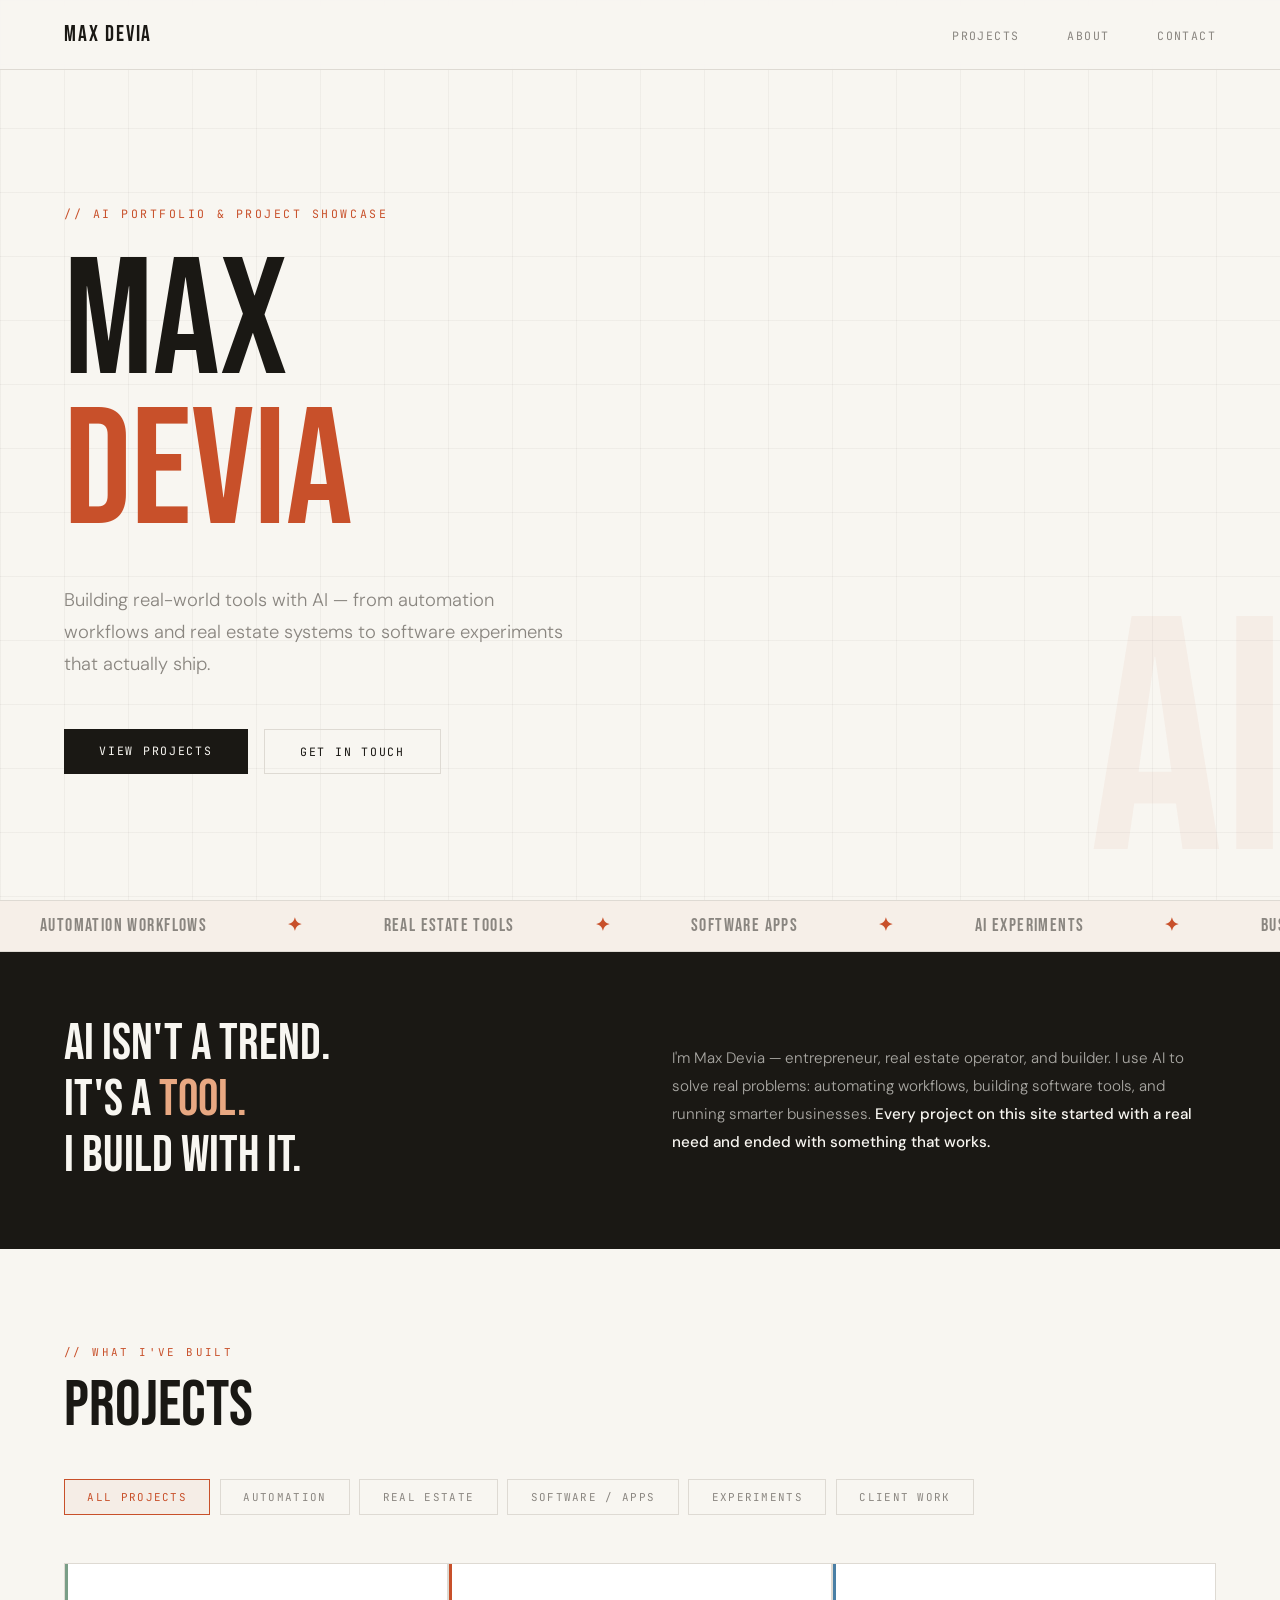
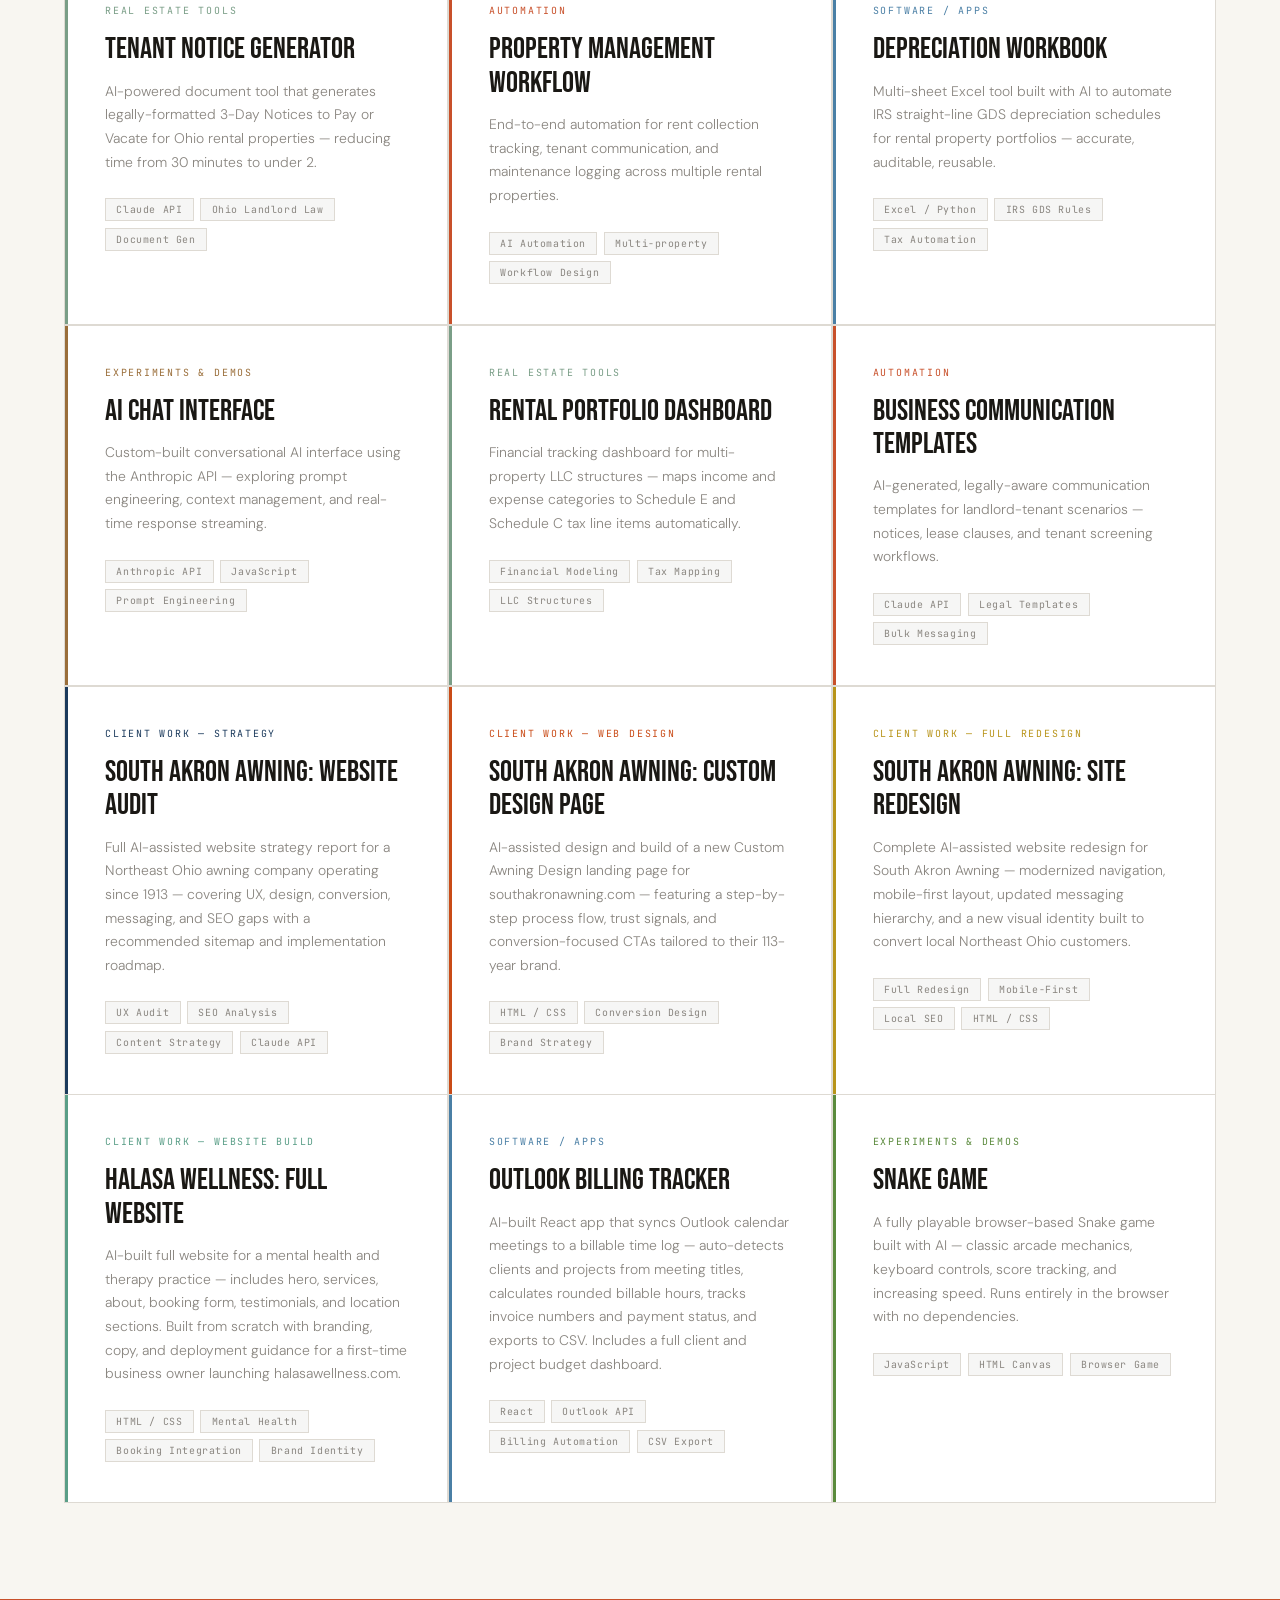
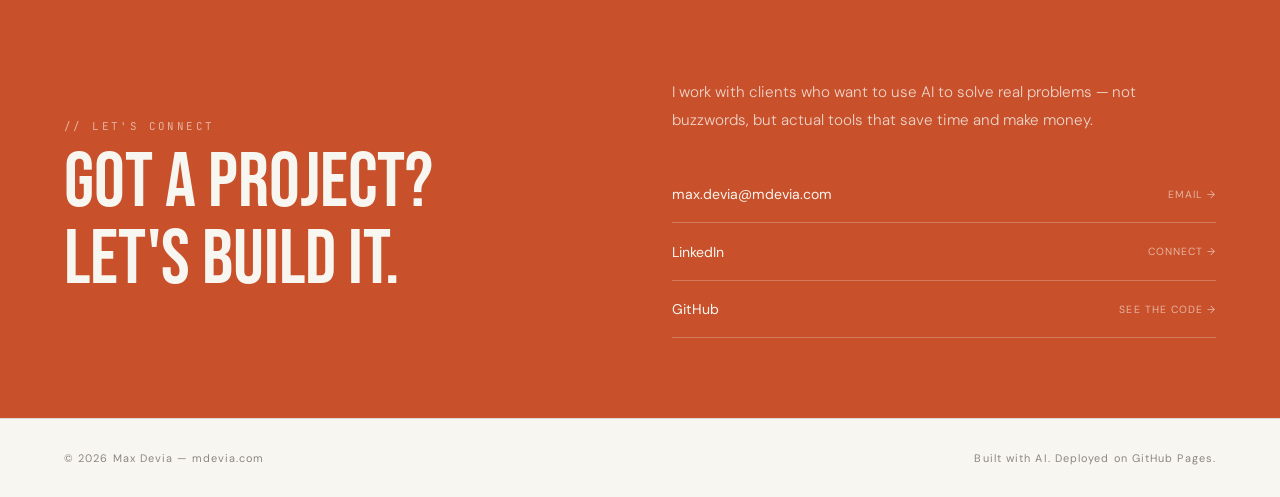
==== commit cf23b64f: "Add files via upload" ====
--- a/index.html
+++ b/index.html
@@ -106,6 +106,23 @@
 
     footer { padding: 2rem 4rem; display: flex; justify-content: space-between; border-top: 1px solid var(--border); font-size: 0.68rem; color: var(--muted); letter-spacing: 0.1em; position: relative; z-index: 1; }
 
+    /* ─── CLICKABLE CARD ─── */
+    .project-card.clickable { cursor: pointer; }
+    .project-card.clickable:hover .project-title { color: var(--card-accent, var(--accent)); }
+    .card-play-hint { font-family: 'JetBrains Mono', monospace; font-size: 0.6rem; letter-spacing: 0.12em; text-transform: uppercase; color: var(--card-accent, var(--accent)); margin-top: 1.2rem; opacity: 0; transition: opacity 0.2s; }
+    .project-card.clickable:hover .card-play-hint { opacity: 1; }
+
+    /* ─── GAME MODAL ─── */
+    .game-modal-overlay { display: none; position: fixed; inset: 0; background: rgba(26,24,20,0.75); backdrop-filter: blur(6px); z-index: 500; align-items: center; justify-content: center; }
+    .game-modal-overlay.open { display: flex; }
+    .game-modal { background: var(--card-bg); border: 1px solid var(--border); max-width: 620px; width: 95vw; position: relative; animation: fadeUp 0.3s ease; }
+    .game-modal-header { display: flex; justify-content: space-between; align-items: center; padding: 1.2rem 1.5rem; border-bottom: 1px solid var(--border); }
+    .game-modal-title { font-family: 'Bebas Neue', sans-serif; font-size: 1.6rem; letter-spacing: 0.04em; }
+    .game-modal-close { font-family: 'JetBrains Mono', monospace; font-size: 0.7rem; letter-spacing: 0.1em; text-transform: uppercase; background: none; border: 1px solid var(--border); color: var(--muted); padding: 0.4rem 0.9rem; cursor: pointer; transition: all 0.2s; }
+    .game-modal-close:hover { border-color: var(--accent); color: var(--accent); }
+    .game-modal-body { padding: 0; line-height: 0; }
+    .game-modal-body iframe { width: 100%; height: 520px; border: none; display: block; }
+
     @keyframes fadeUp { from { opacity: 0; transform: translateY(24px); } to { opacity: 1; transform: translateY(0); } }
     @keyframes ticker { from { transform: translateX(0); } to { transform: translateX(-50%); } }
 
@@ -255,8 +272,29 @@
         <div class="project-stack"><span class="stack-pill">React</span><span class="stack-pill">Outlook API</span><span class="stack-pill">Billing Automation</span><span class="stack-pill">CSV Export</span></div>
       </div>
 
+      <div class="project-card clickable" data-cat="experiment" style="--card-accent: #5a8a3c" onclick="openGameModal()">
+        <div class="project-tag">Experiments &amp; Demos</div>
+        <div class="project-title">Snake Game</div>
+        <p class="project-desc">A fully playable browser-based Snake game built with AI — classic arcade mechanics, keyboard controls, score tracking, and increasing speed. Runs entirely in the browser with no dependencies.</p>
+        <div class="project-stack"><span class="stack-pill">JavaScript</span><span class="stack-pill">HTML Canvas</span><span class="stack-pill">Browser Game</span></div>
+        <div class="card-play-hint">▶ Click to Play</div>
+      </div>
+
     </div>
   </section>
+
+  <!-- SNAKE GAME MODAL -->
+  <div class="game-modal-overlay" id="gameModal" onclick="closeGameModalOutside(event)">
+    <div class="game-modal">
+      <div class="game-modal-header">
+        <div class="game-modal-title">Snake Game</div>
+        <button class="game-modal-close" onclick="closeGameModal()">✕ Close</button>
+      </div>
+      <div class="game-modal-body">
+        <iframe id="gameFrame" src="" title="Snake Game" allowfullscreen></iframe>
+      </div>
+    </div>
+  </div>
 
   <div class="contact-section" id="contact">
     <div>
@@ -279,6 +317,21 @@
   </footer>
 
   <script>
+    function openGameModal() {
+      document.getElementById('gameFrame').src = 'https://maxdevia.github.io/snake_browser.html';
+      document.getElementById('gameModal').classList.add('open');
+      document.body.style.overflow = 'hidden';
+    }
+    function closeGameModal() {
+      document.getElementById('gameModal').classList.remove('open');
+      document.getElementById('gameFrame').src = '';
+      document.body.style.overflow = '';
+    }
+    function closeGameModalOutside(e) {
+      if (e.target === document.getElementById('gameModal')) closeGameModal();
+    }
+    document.addEventListener('keydown', (e) => { if (e.key === 'Escape') closeGameModal(); });
+
     function filterProjects(cat, btn) {
       document.querySelectorAll('.cat-btn').forEach(b => b.classList.remove('active'));
       btn.classList.add('active');
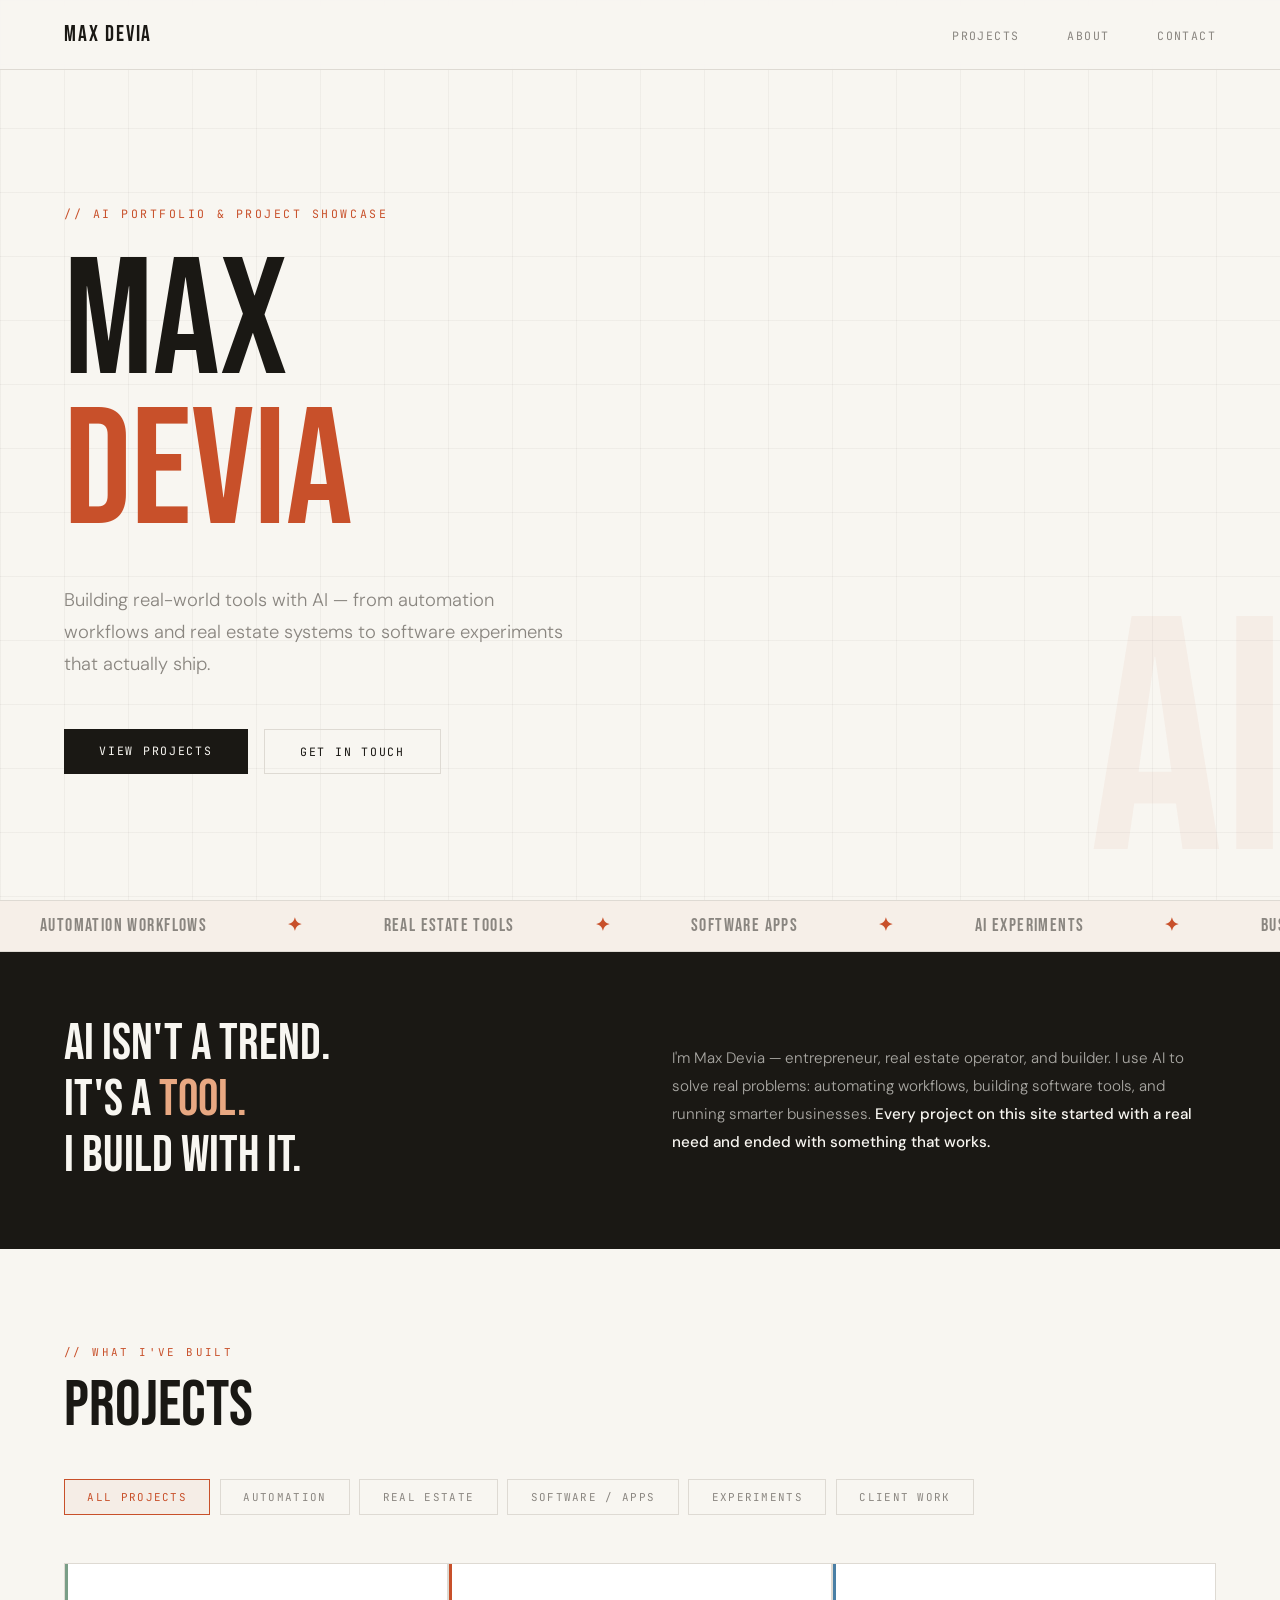
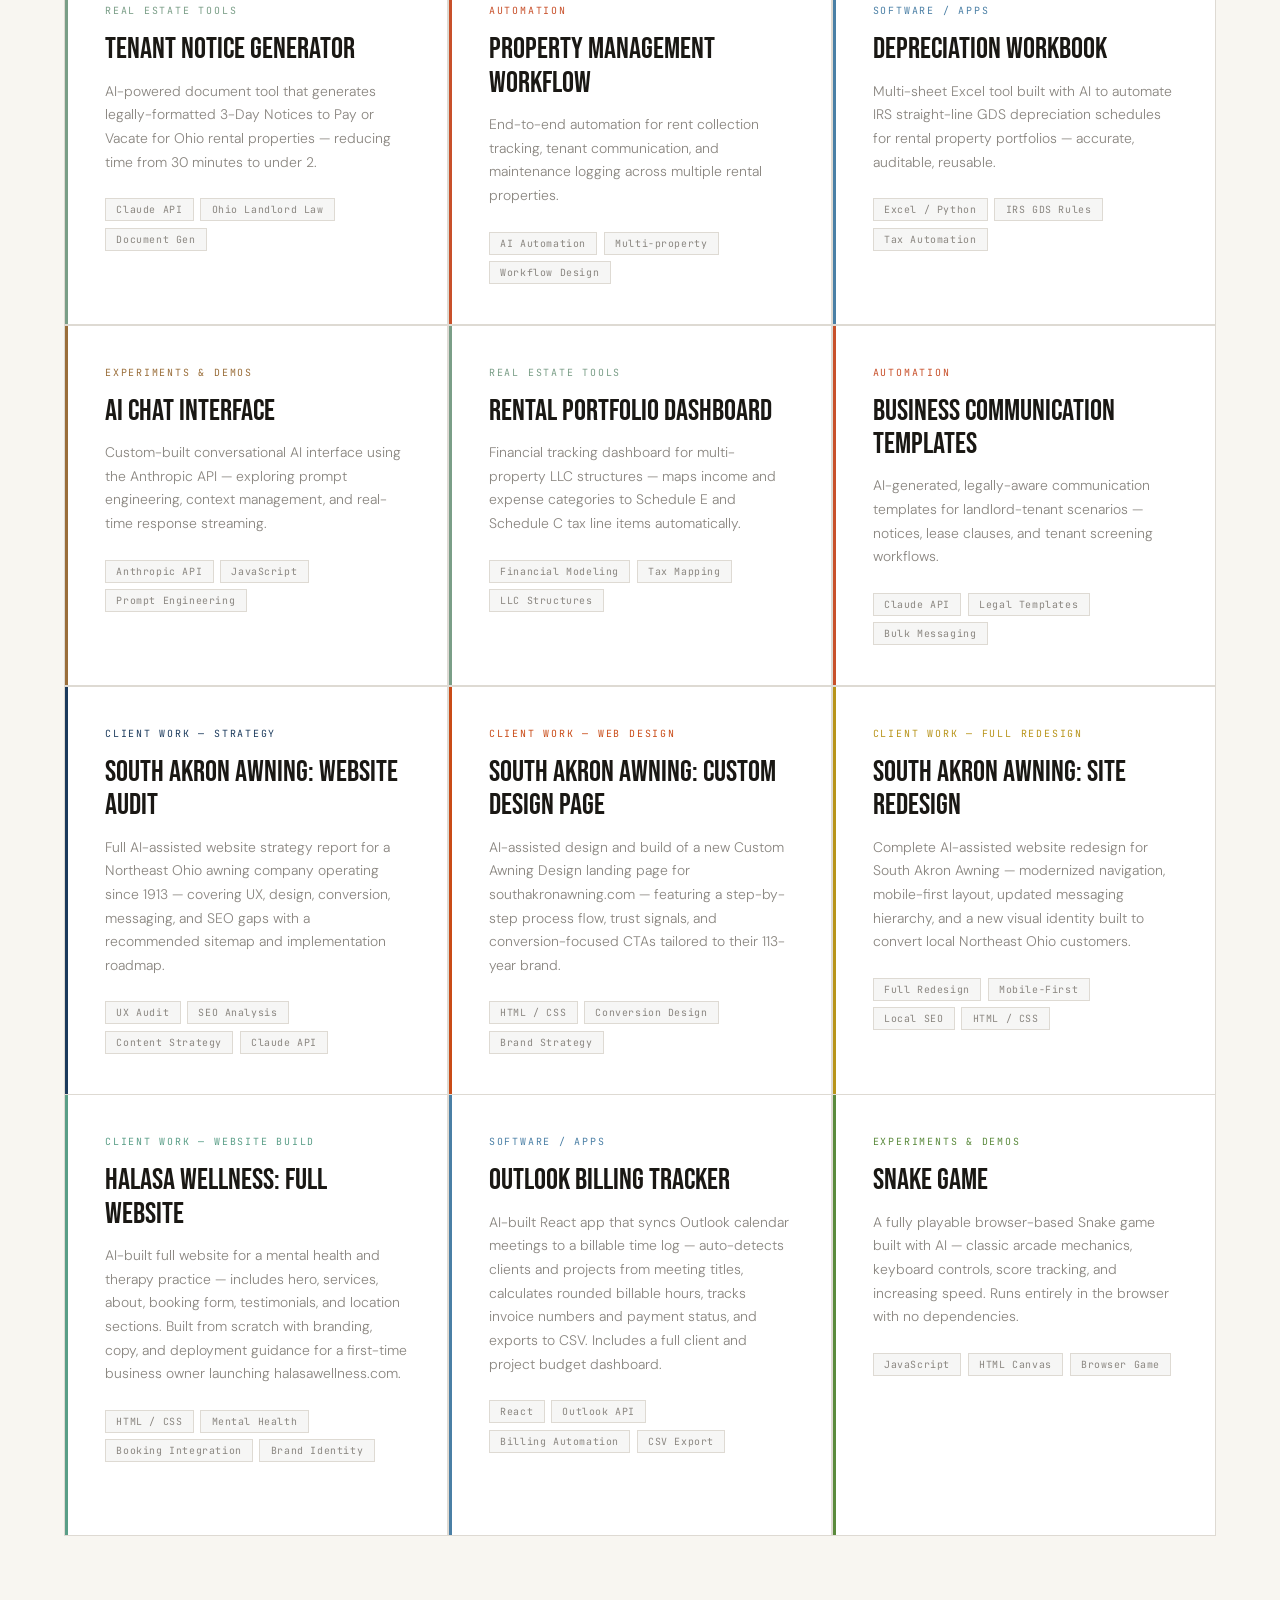
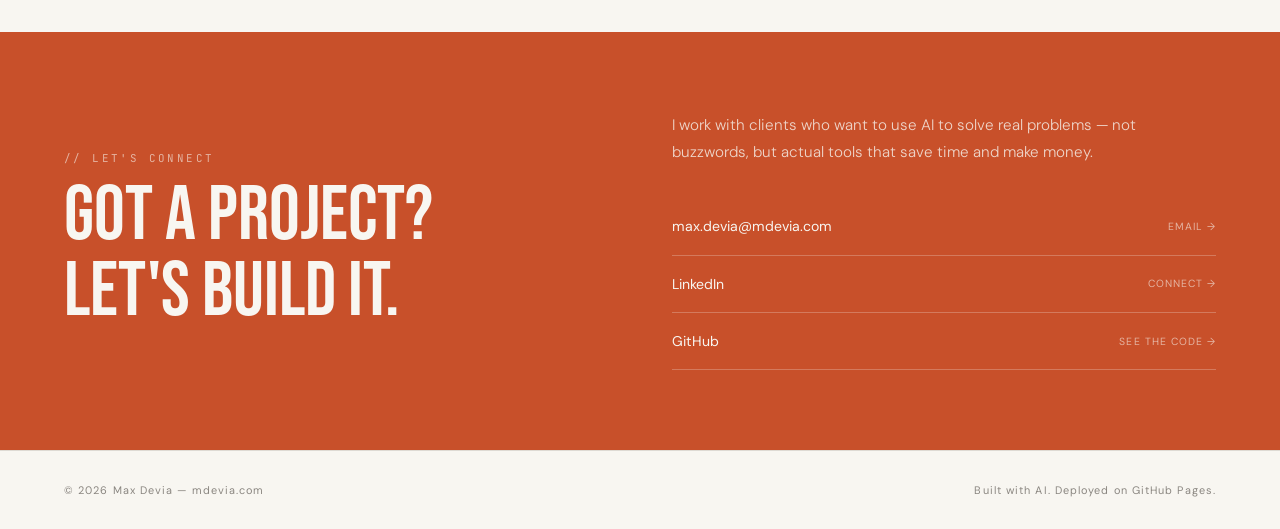
==== commit ff0c9d71: "Add files via upload" ====
--- a/index.html
+++ b/index.html
@@ -258,11 +258,12 @@
         <div class="project-stack"><span class="stack-pill">Full Redesign</span><span class="stack-pill">Mobile-First</span><span class="stack-pill">Local SEO</span><span class="stack-pill">HTML / CSS</span></div>
       </div>
 
-      <div class="project-card" data-cat="client-work" style="--card-accent: #5a9e87">
+      <div class="project-card clickable" data-cat="client-work" style="--card-accent: #5a9e87" onclick="openPopup('https://maxdevia.github.io/HWindex.html', 'HalasaWellness')">
         <div class="project-tag">Client Work — Website Build</div>
         <div class="project-title">Halasa Wellness: Full Website</div>
         <p class="project-desc">AI-built full website for a mental health and therapy practice — includes hero, services, about, booking form, testimonials, and location sections. Built from scratch with branding, copy, and deployment guidance for a first-time business owner launching halasawellness.com.</p>
         <div class="project-stack"><span class="stack-pill">HTML / CSS</span><span class="stack-pill">Mental Health</span><span class="stack-pill">Booking Integration</span><span class="stack-pill">Brand Identity</span></div>
+        <div class="card-play-hint">▶ Click to Preview</div>
       </div>
 
       <div class="project-card" data-cat="software" style="--card-accent: #4a7fa5">
@@ -317,20 +318,22 @@
   </footer>
 
   <script>
+    function openPopup(url, name) {
+      const width = 1024;
+      const height = 700;
+      const left = (window.screen.width - width) / 2;
+      const top = (window.screen.height - height) / 2;
+      window.open(
+        url,
+        name,
+        `width=${width},height=${height},left=${left},top=${top},resizable=yes,scrollbars=yes,toolbar=no,menubar=no,location=no,status=no`
+      );
+    }
     function openGameModal() {
-      document.getElementById('gameFrame').src = 'https://maxdevia.github.io/snake_browser.html';
-      document.getElementById('gameModal').classList.add('open');
-      document.body.style.overflow = 'hidden';
-    }
-    function closeGameModal() {
-      document.getElementById('gameModal').classList.remove('open');
-      document.getElementById('gameFrame').src = '';
-      document.body.style.overflow = '';
-    }
-    function closeGameModalOutside(e) {
-      if (e.target === document.getElementById('gameModal')) closeGameModal();
-    }
-    document.addEventListener('keydown', (e) => { if (e.key === 'Escape') closeGameModal(); });
+      openPopup('https://maxdevia.github.io/snake_browser.html', 'SnakeGame');
+    }
+    function closeGameModal() {}
+    function closeGameModalOutside(e) {}
 
     function filterProjects(cat, btn) {
       document.querySelectorAll('.cat-btn').forEach(b => b.classList.remove('active'));
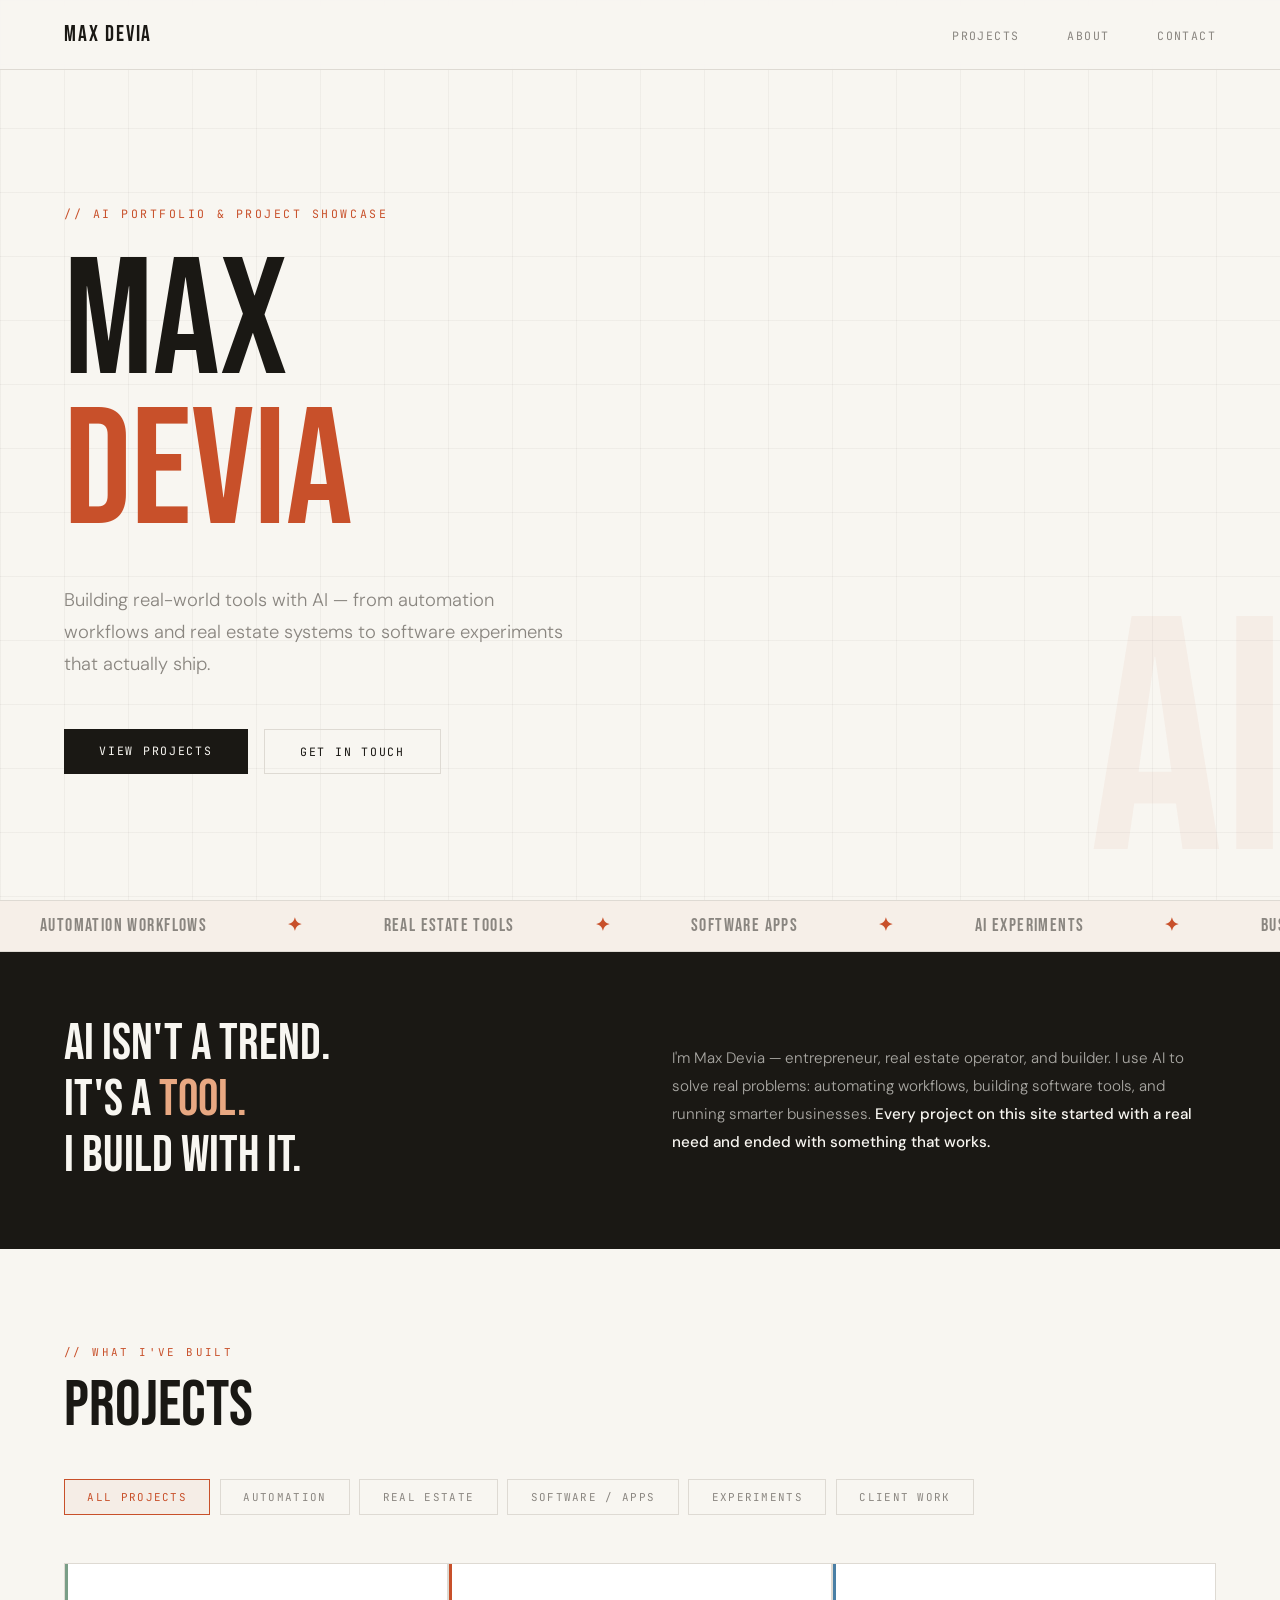
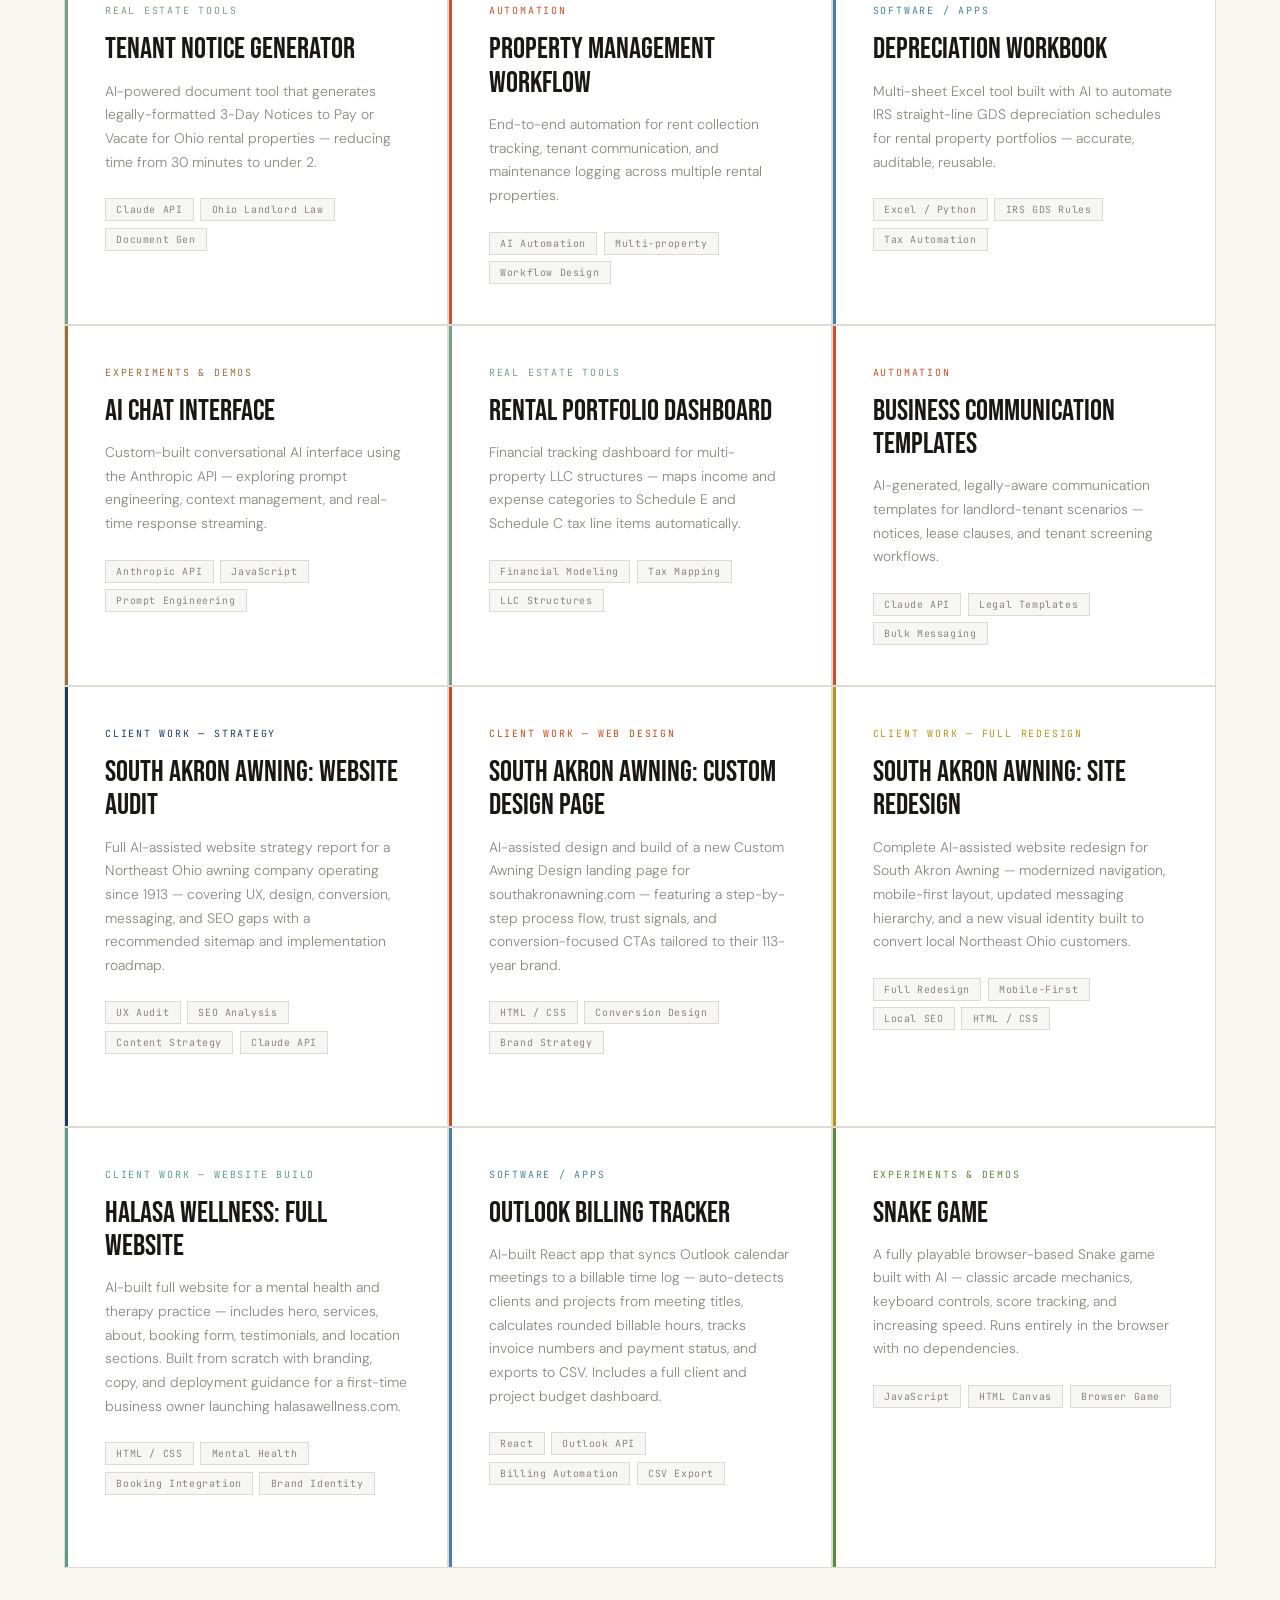
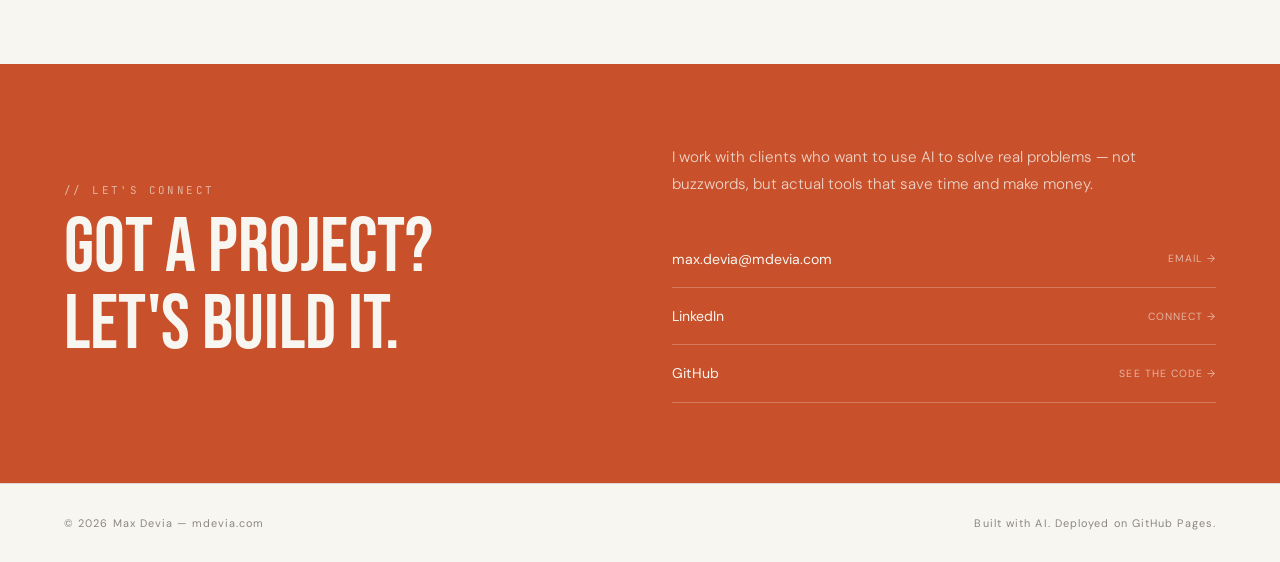
==== commit 8105476a: "Add South Akron Awning strategy report PDF with clickable card link Co-Authored-By: Claude Sonnet 4." ====
--- a/index.html
+++ b/index.html
@@ -237,11 +237,12 @@
         <div class="project-stack"><span class="stack-pill">Claude API</span><span class="stack-pill">Legal Templates</span><span class="stack-pill">Bulk Messaging</span></div>
       </div>
 
-      <div class="project-card" data-cat="client-work" style="--card-accent: #1B3A5C">
+      <div class="project-card clickable" data-cat="client-work" style="--card-accent: #1B3A5C" onclick="window.open('SouthAkronAwning_WebsiteStrategy.pdf', '_blank')">
         <div class="project-tag">Client Work — Strategy</div>
         <div class="project-title">South Akron Awning: Website Audit</div>
         <p class="project-desc">Full AI-assisted website strategy report for a Northeast Ohio awning company operating since 1913 — covering UX, design, conversion, messaging, and SEO gaps with a recommended sitemap and implementation roadmap.</p>
         <div class="project-stack"><span class="stack-pill">UX Audit</span><span class="stack-pill">SEO Analysis</span><span class="stack-pill">Content Strategy</span><span class="stack-pill">Claude API</span></div>
+        <div class="card-play-hint">↗ View Report</div>
       </div>
 
       <div class="project-card" data-cat="client-work" style="--card-accent: #C94B17">
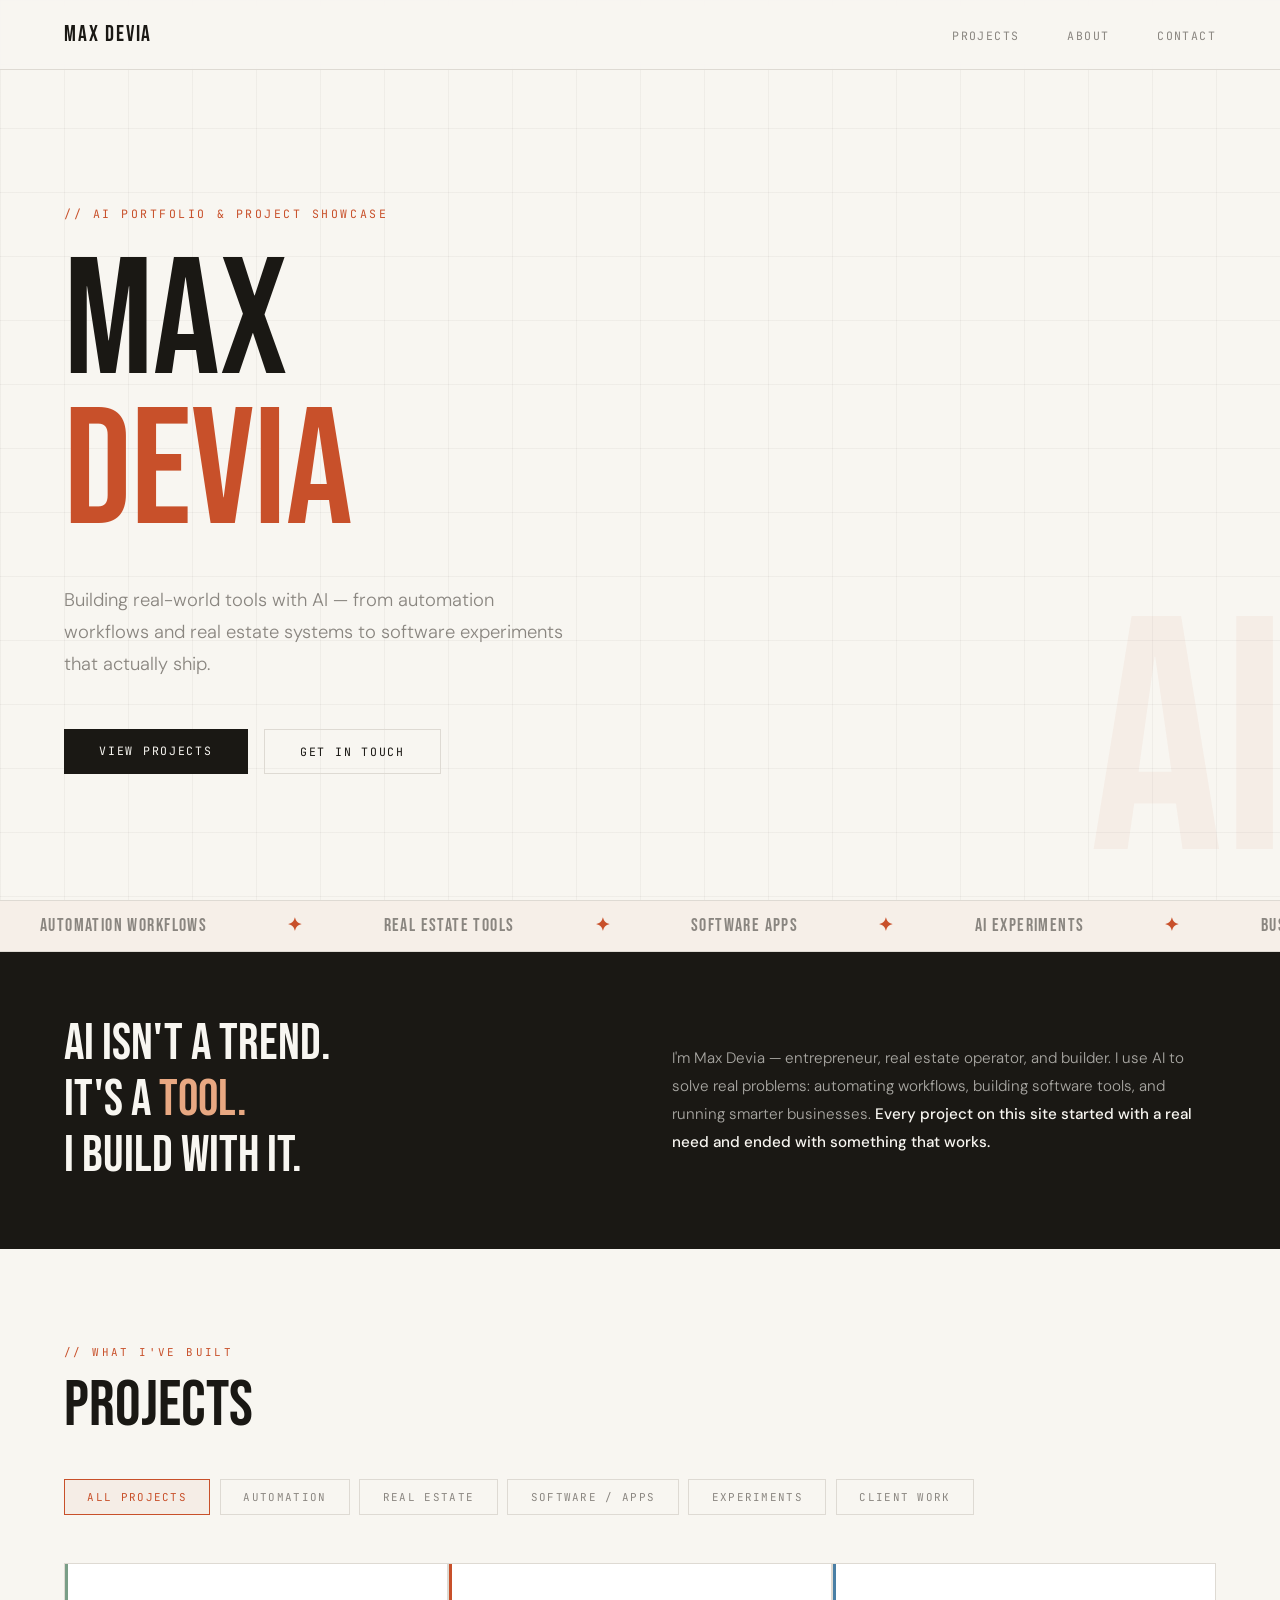
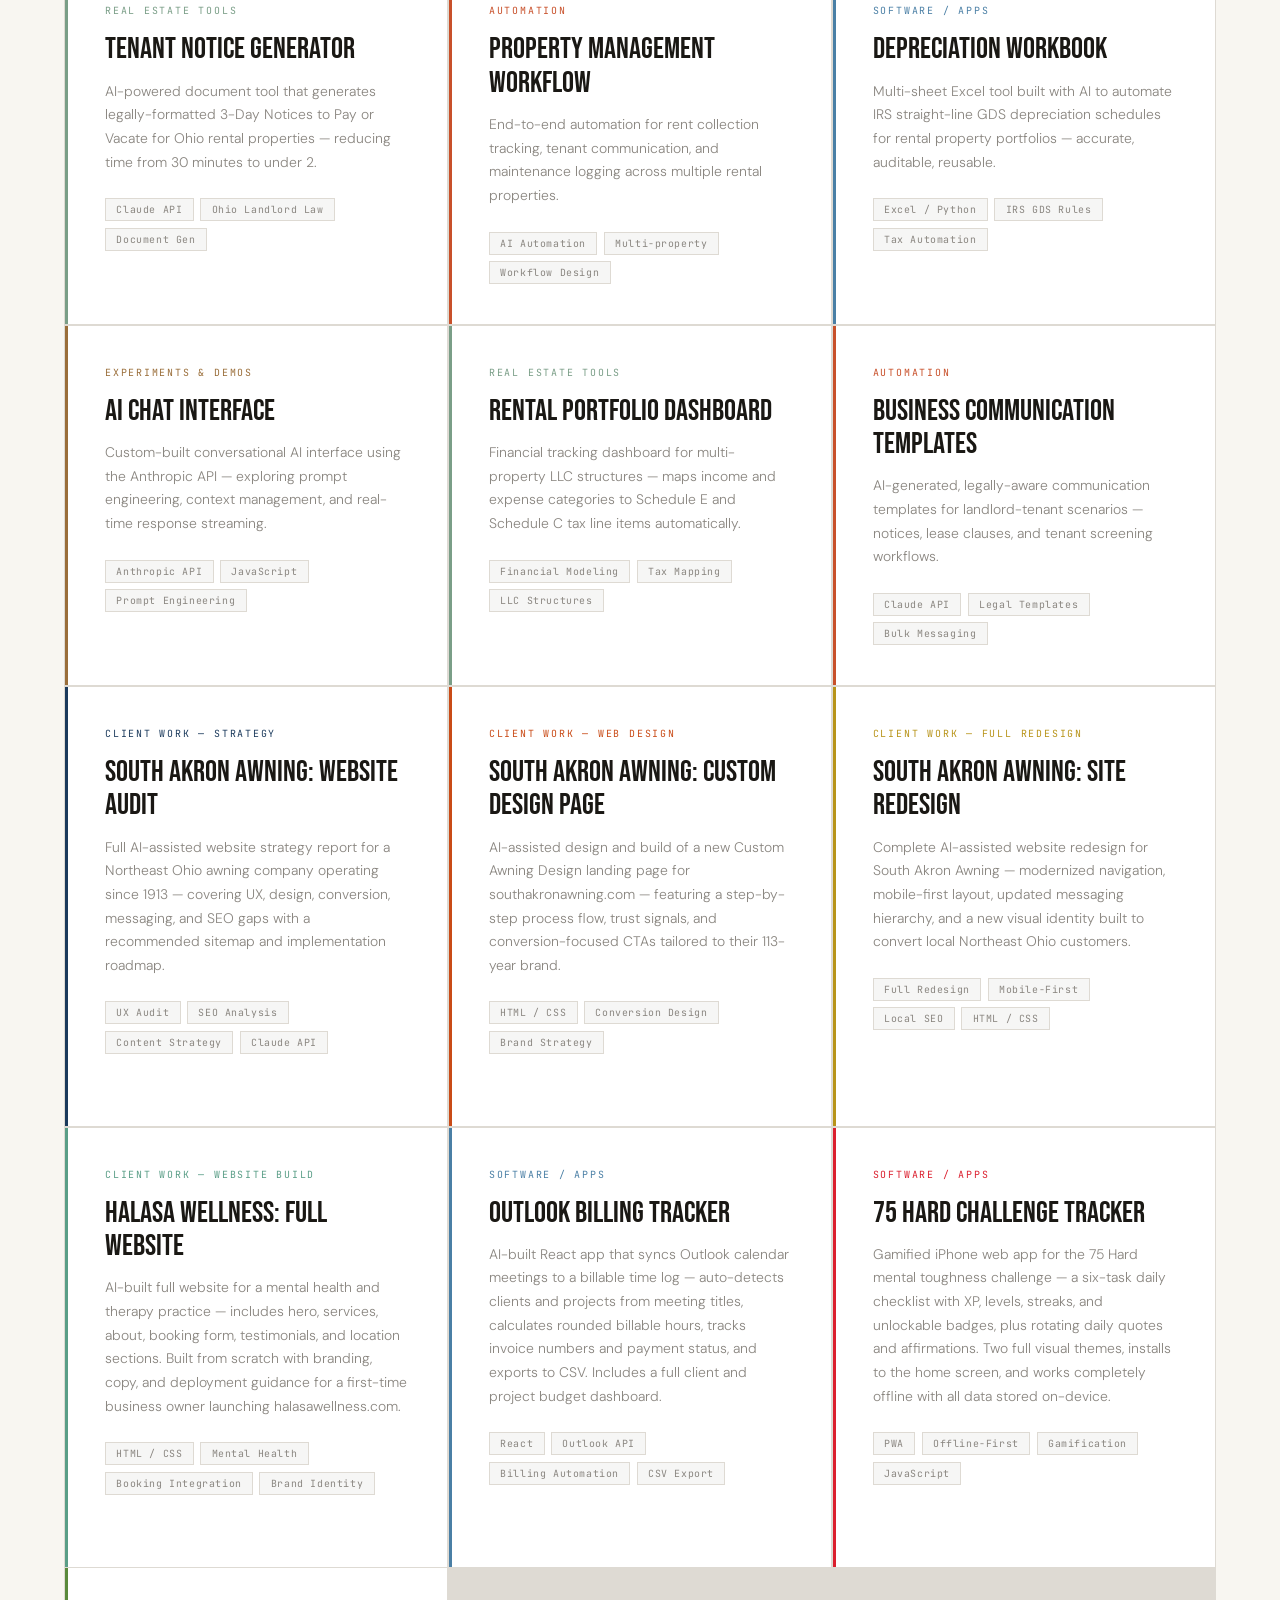
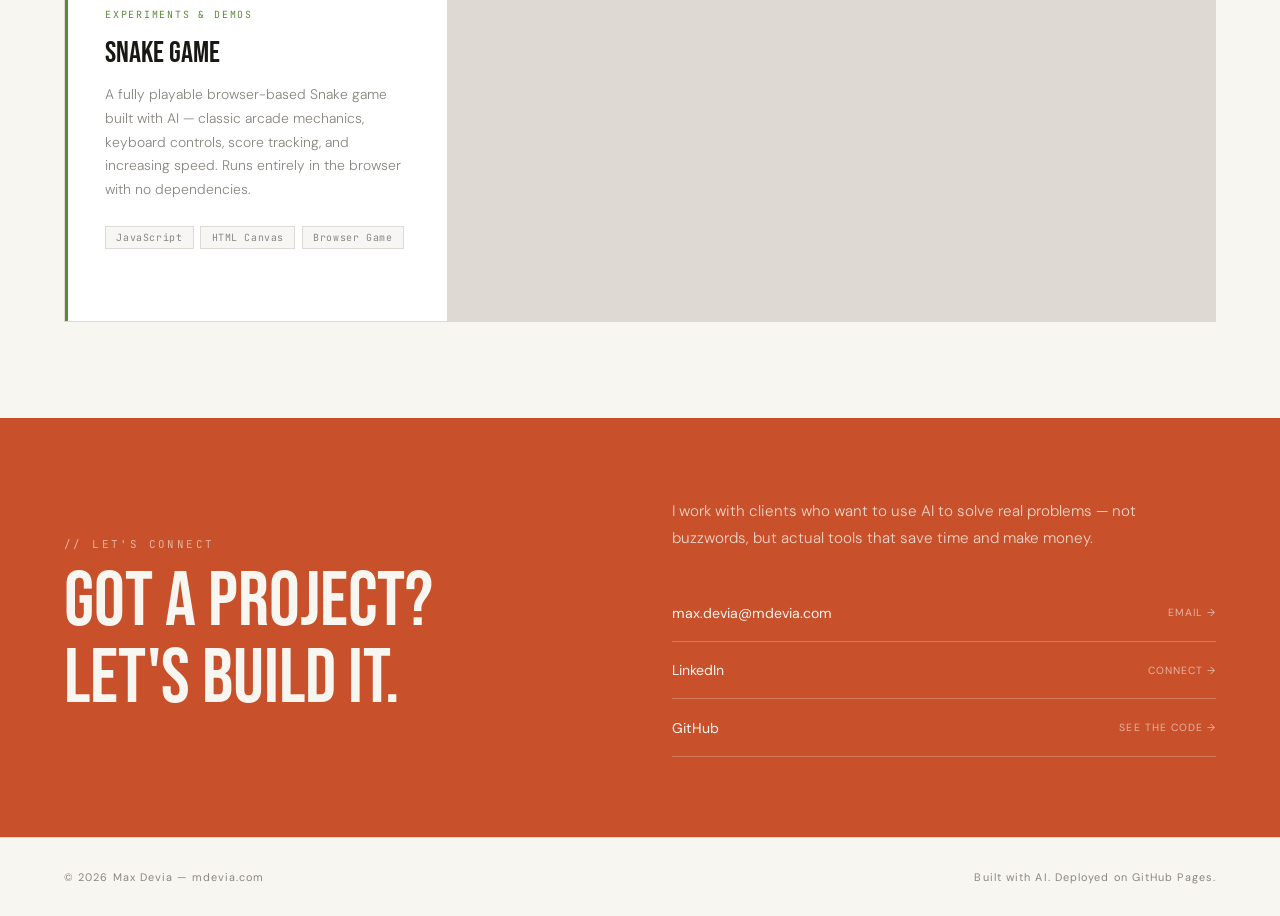
==== commit c6fb2874: "Add 75 Hard Challenge Tracker web app as a project Gamified PWA for the 75 Hard challenge: daily che" ====
--- a/index.html
+++ b/index.html
@@ -274,6 +274,14 @@
         <div class="project-stack"><span class="stack-pill">React</span><span class="stack-pill">Outlook API</span><span class="stack-pill">Billing Automation</span><span class="stack-pill">CSV Export</span></div>
       </div>
 
+      <div class="project-card clickable" data-cat="software" style="--card-accent: #db1f2e" onclick="window.open('75hard/', '_blank')">
+        <div class="project-tag">Software / Apps</div>
+        <div class="project-title">75 Hard Challenge Tracker</div>
+        <p class="project-desc">Gamified iPhone web app for the 75 Hard mental toughness challenge — a six-task daily checklist with XP, levels, streaks, and unlockable badges, plus rotating daily quotes and affirmations. Two full visual themes, installs to the home screen, and works completely offline with all data stored on-device.</p>
+        <div class="project-stack"><span class="stack-pill">PWA</span><span class="stack-pill">Offline-First</span><span class="stack-pill">Gamification</span><span class="stack-pill">JavaScript</span></div>
+        <div class="card-play-hint">▶ Open App</div>
+      </div>
+
       <div class="project-card clickable" data-cat="experiment" style="--card-accent: #5a8a3c" onclick="openGameModal()">
         <div class="project-tag">Experiments &amp; Demos</div>
         <div class="project-title">Snake Game</div>
